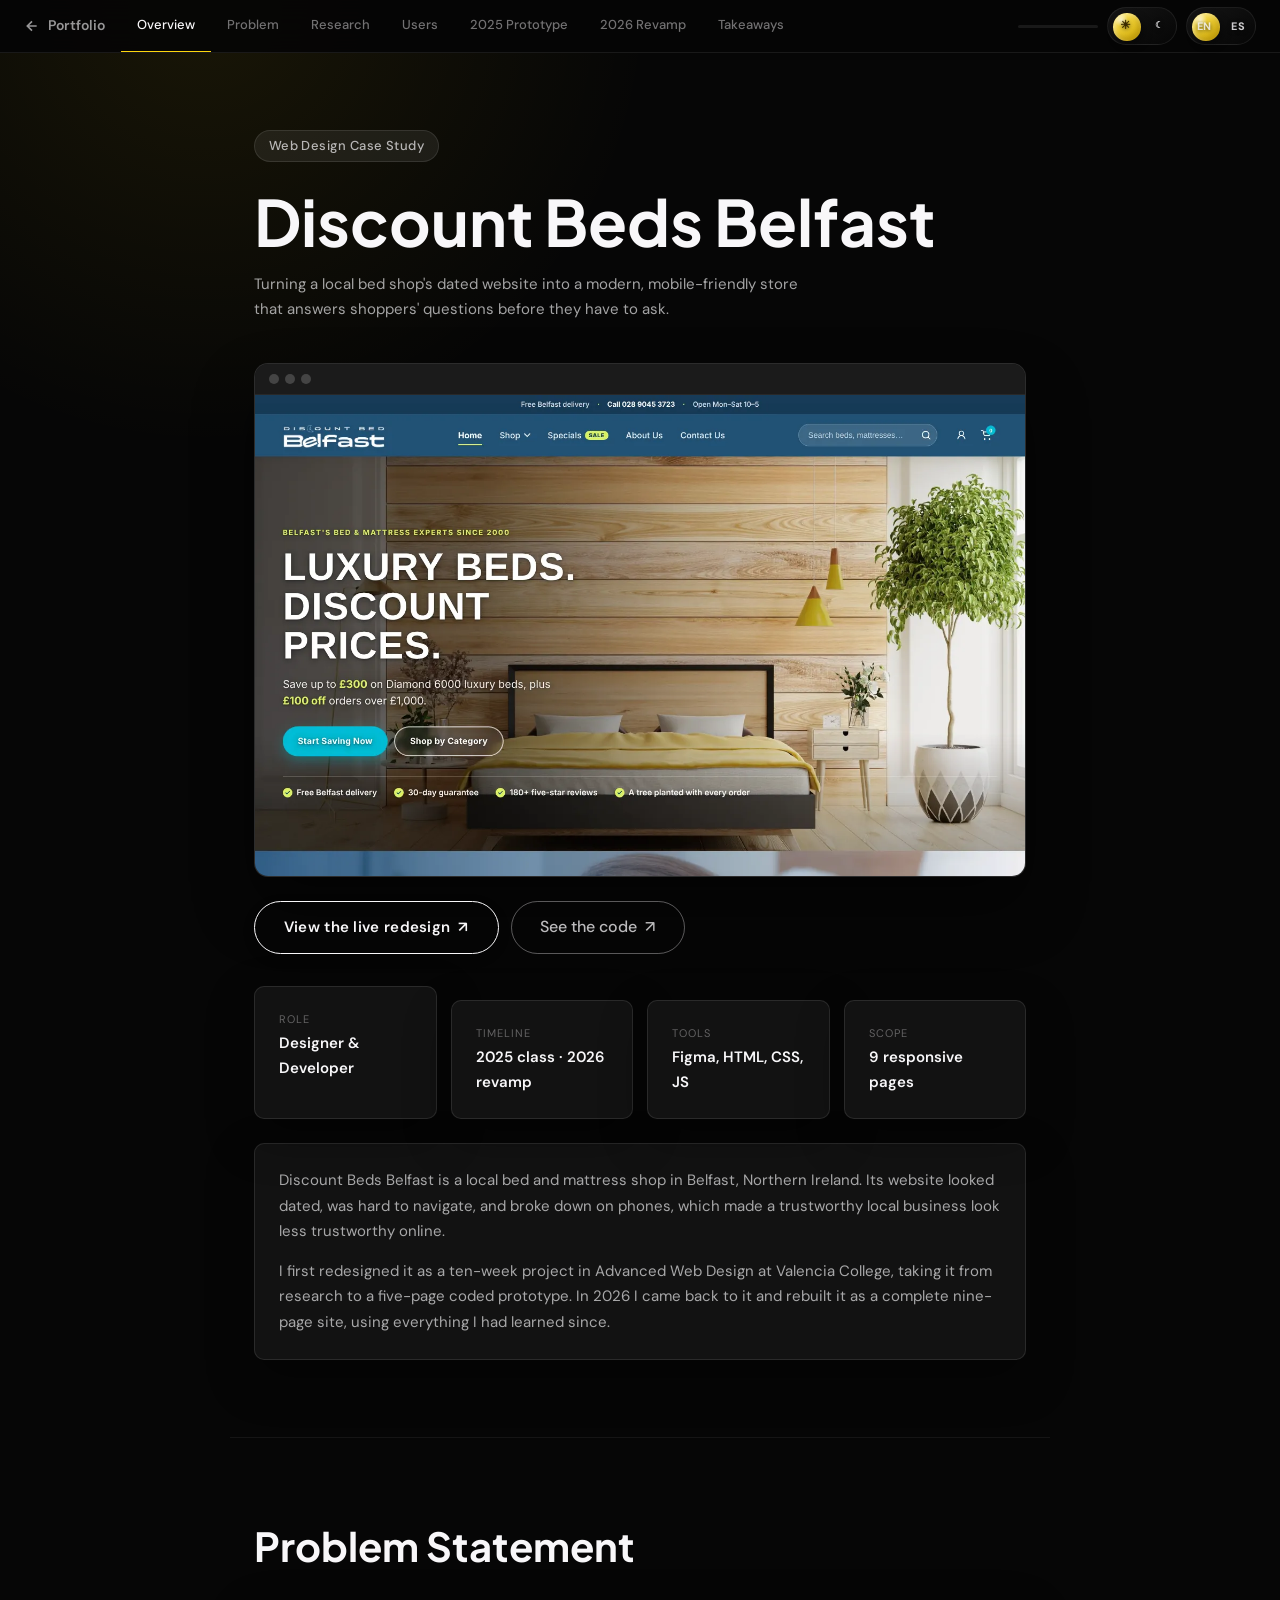
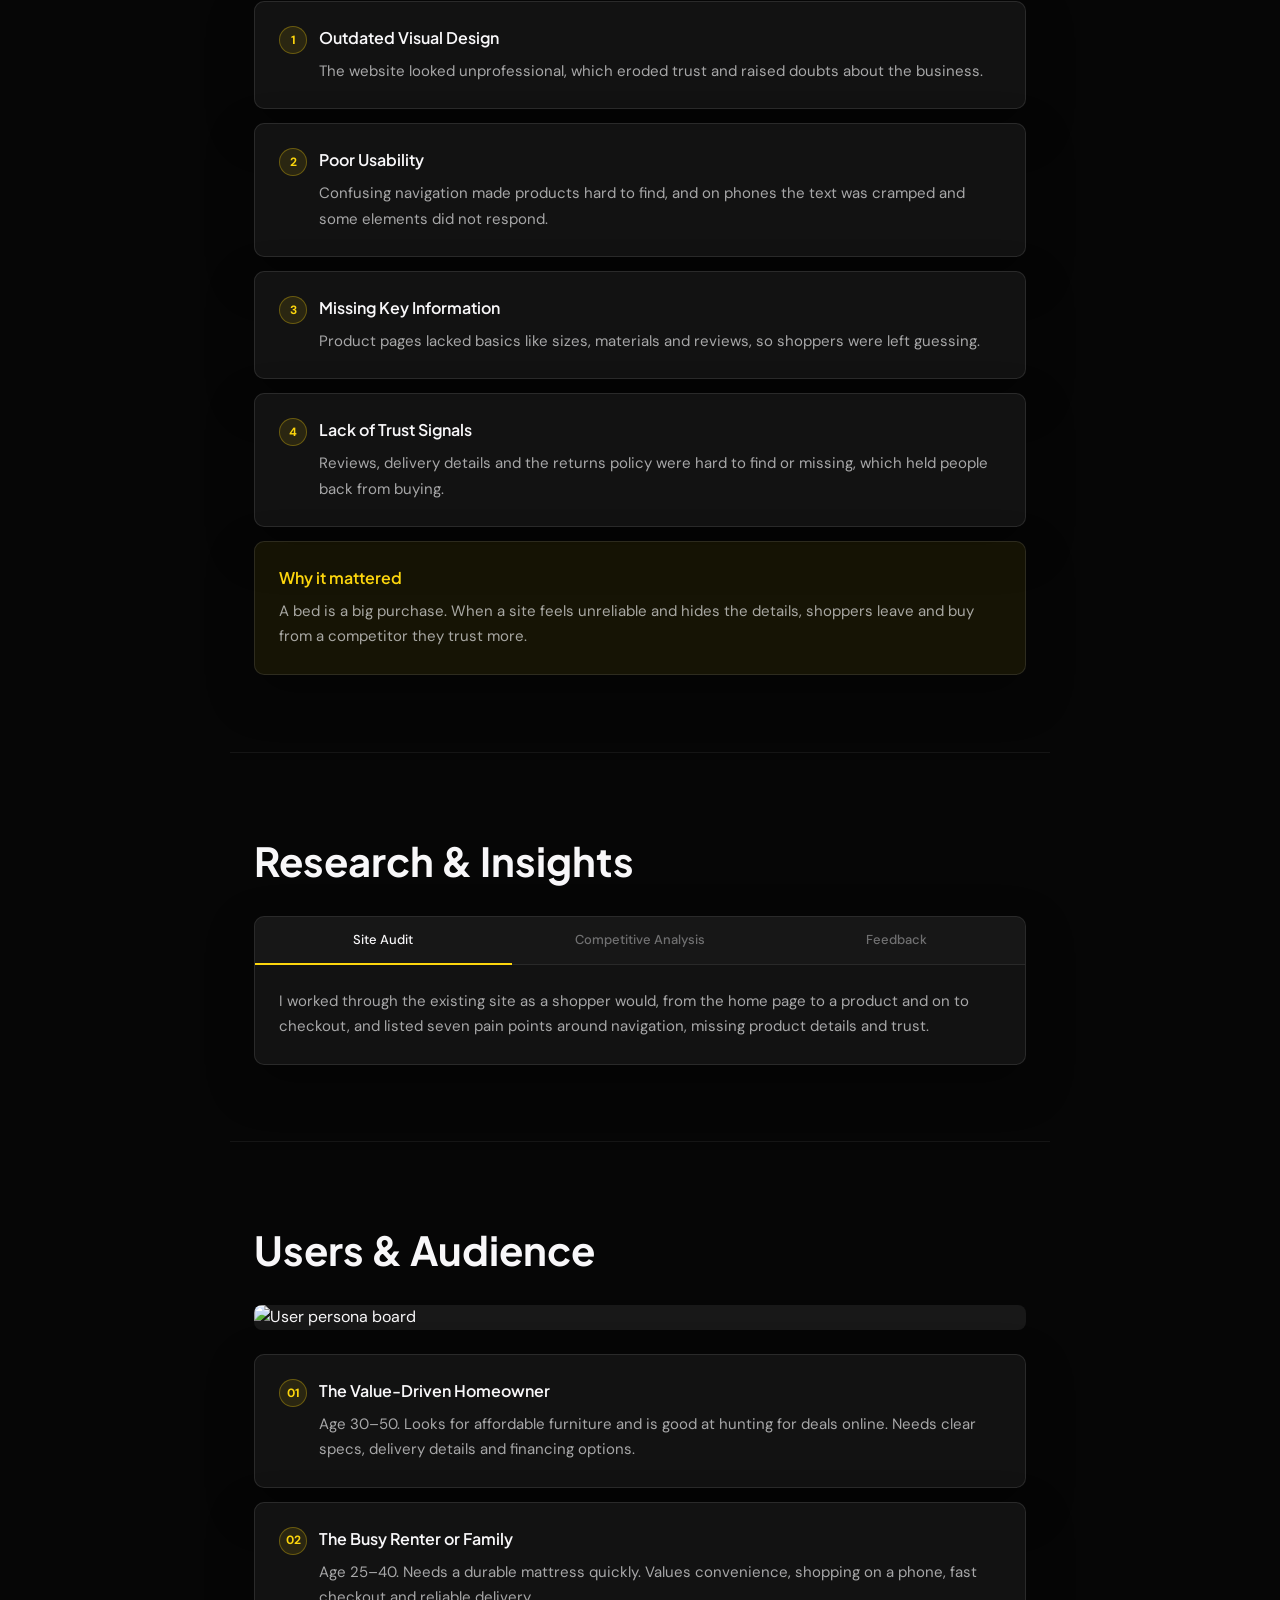
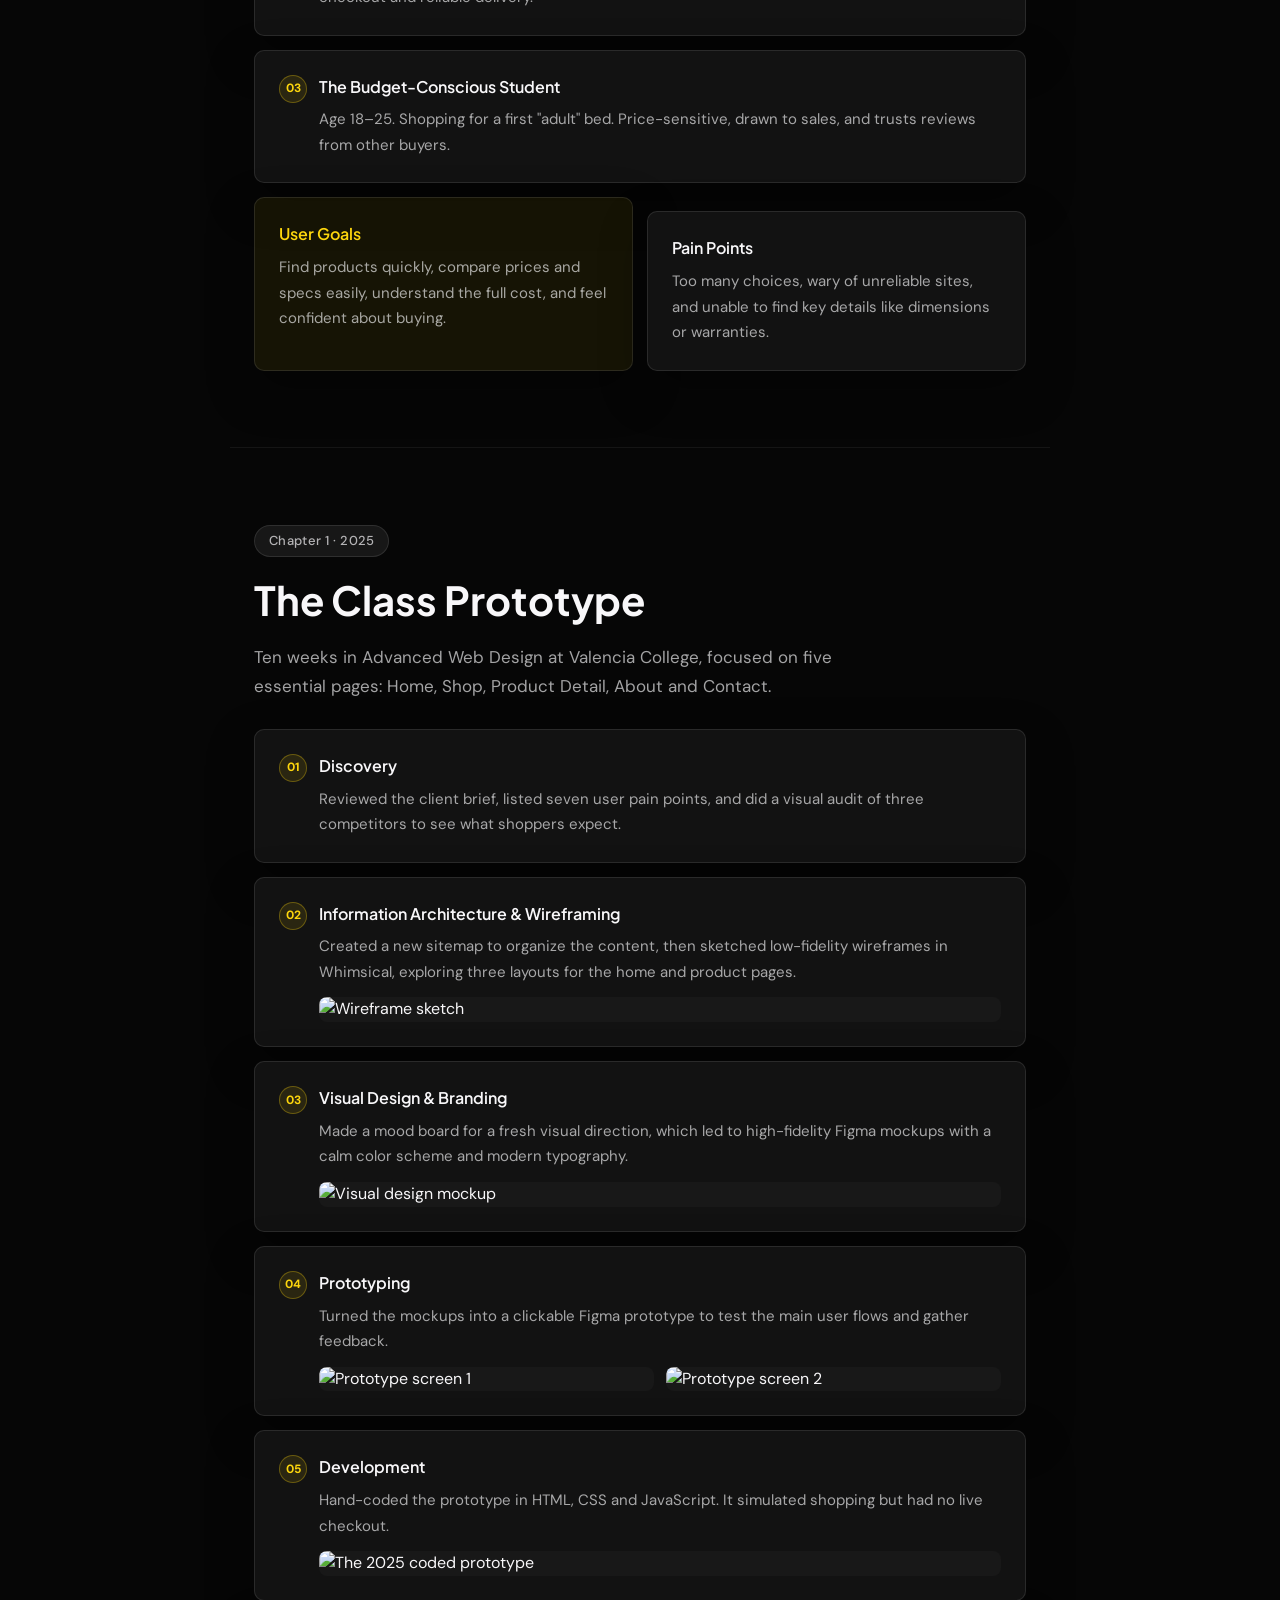
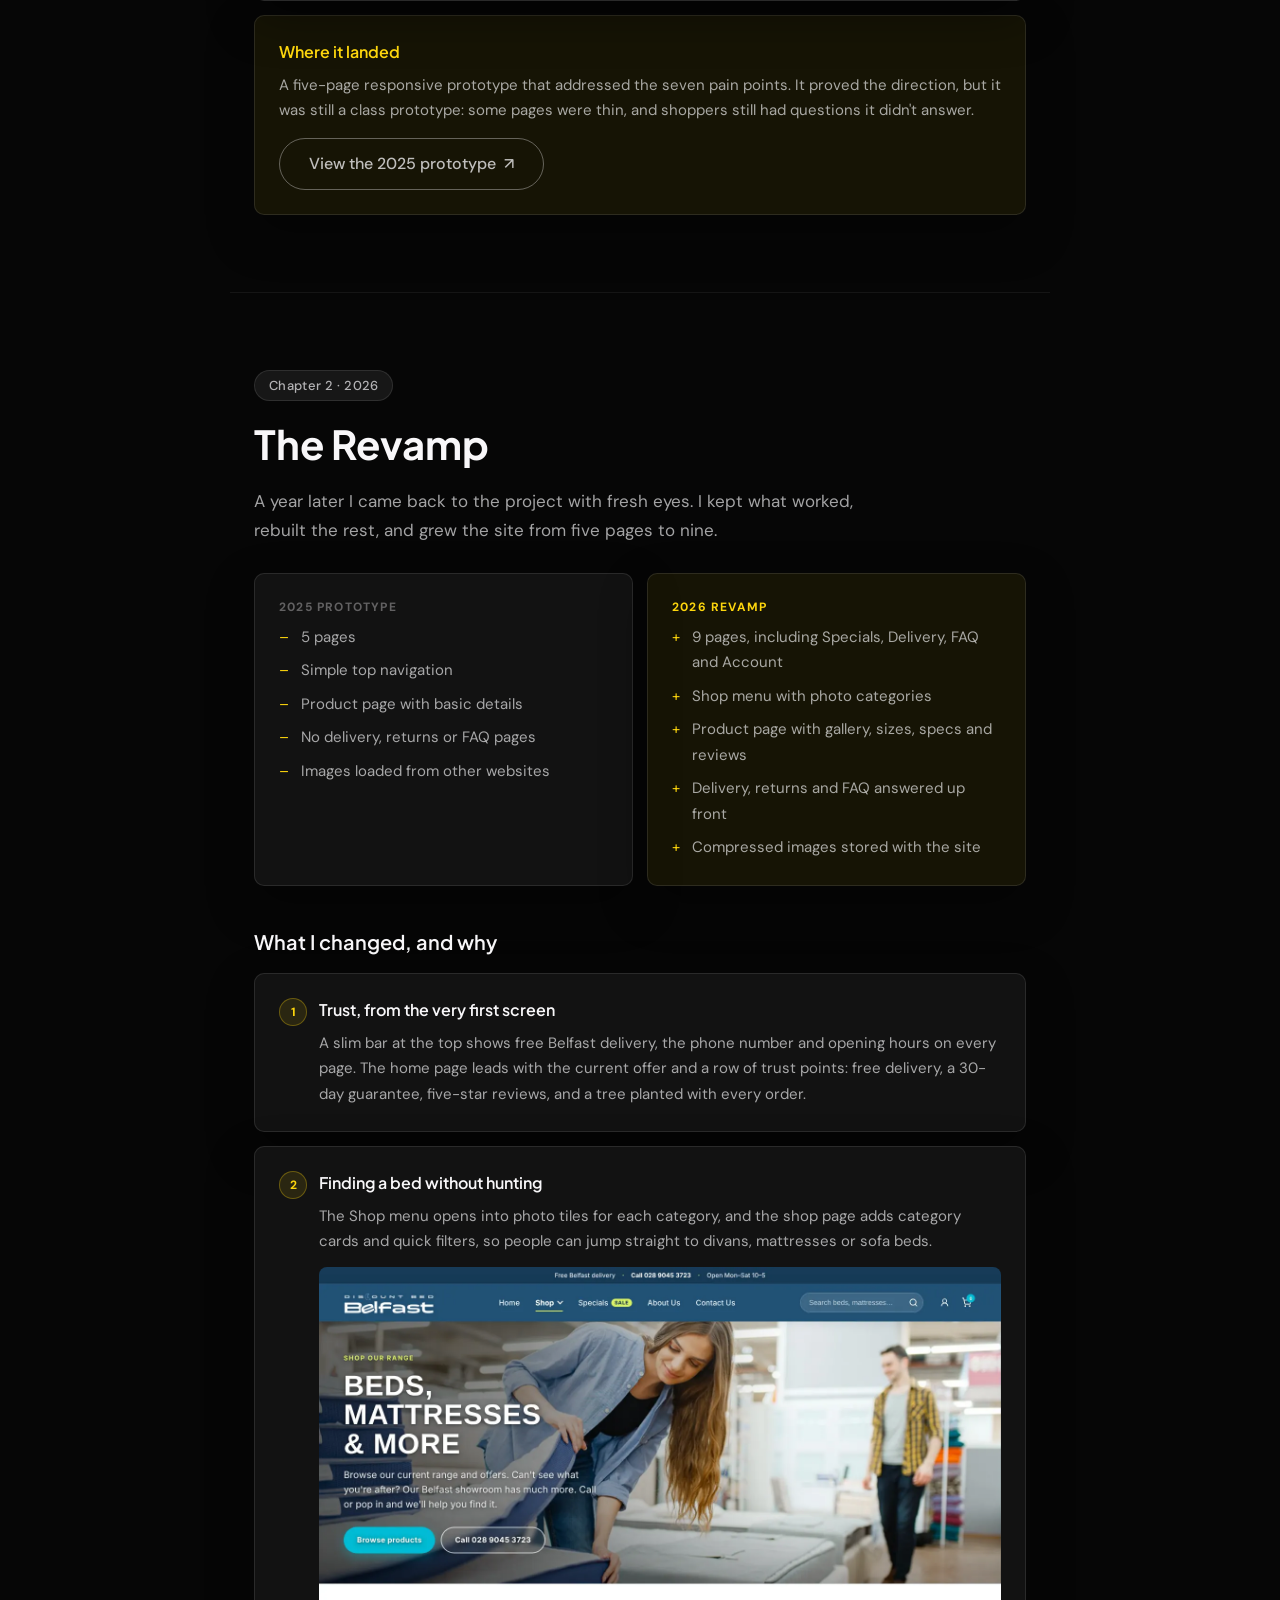
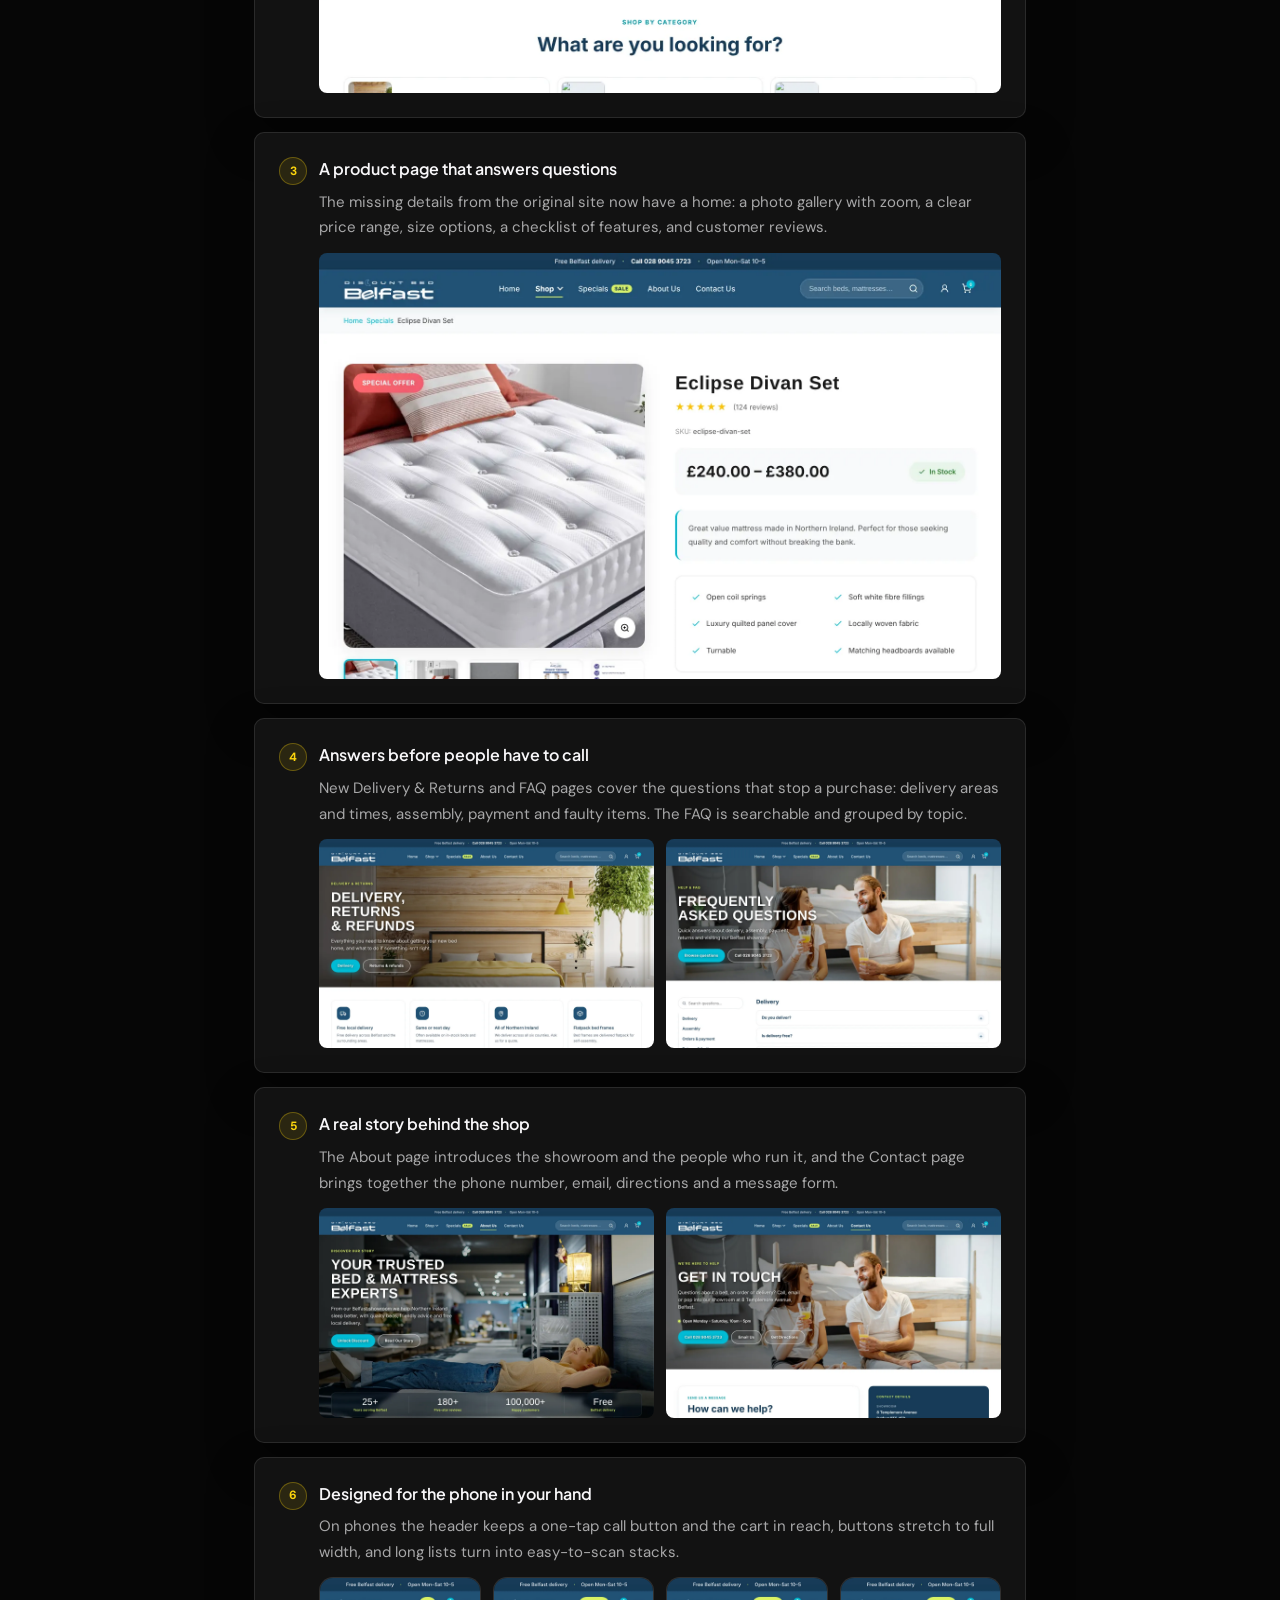
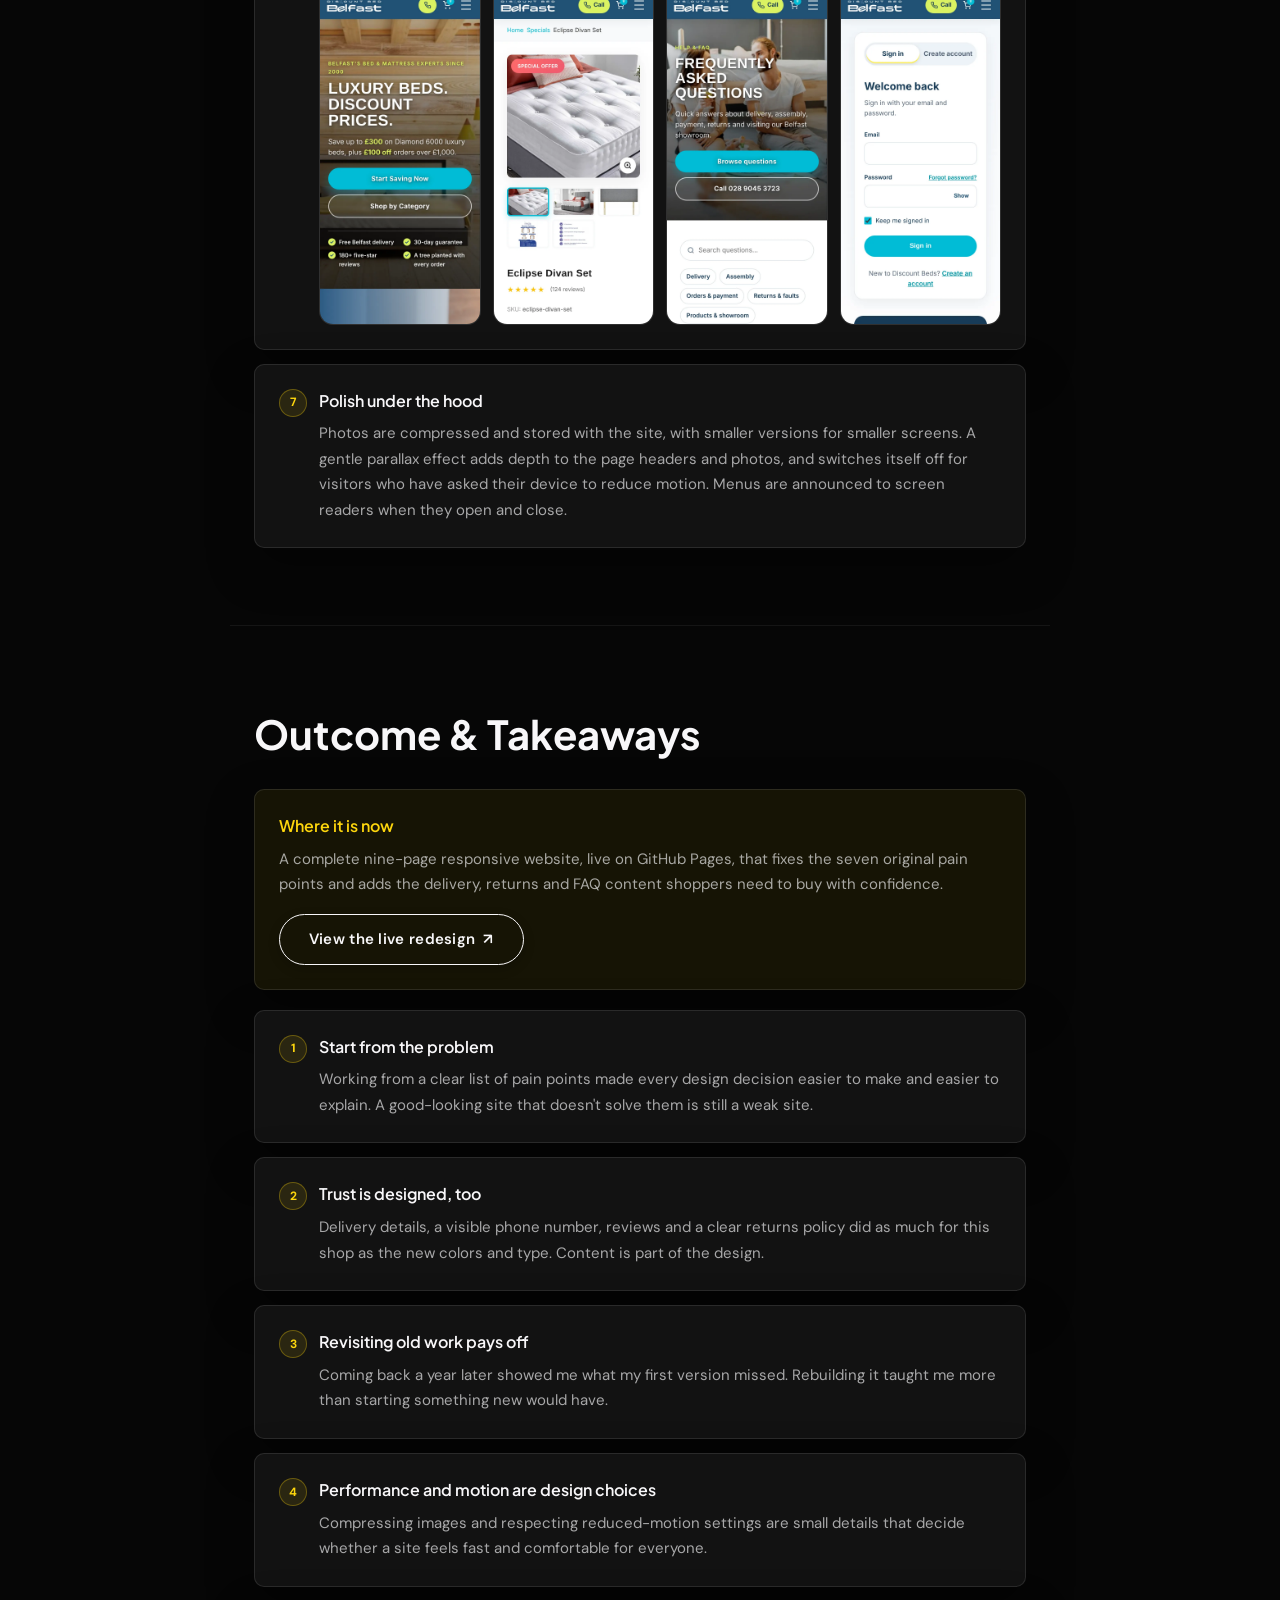
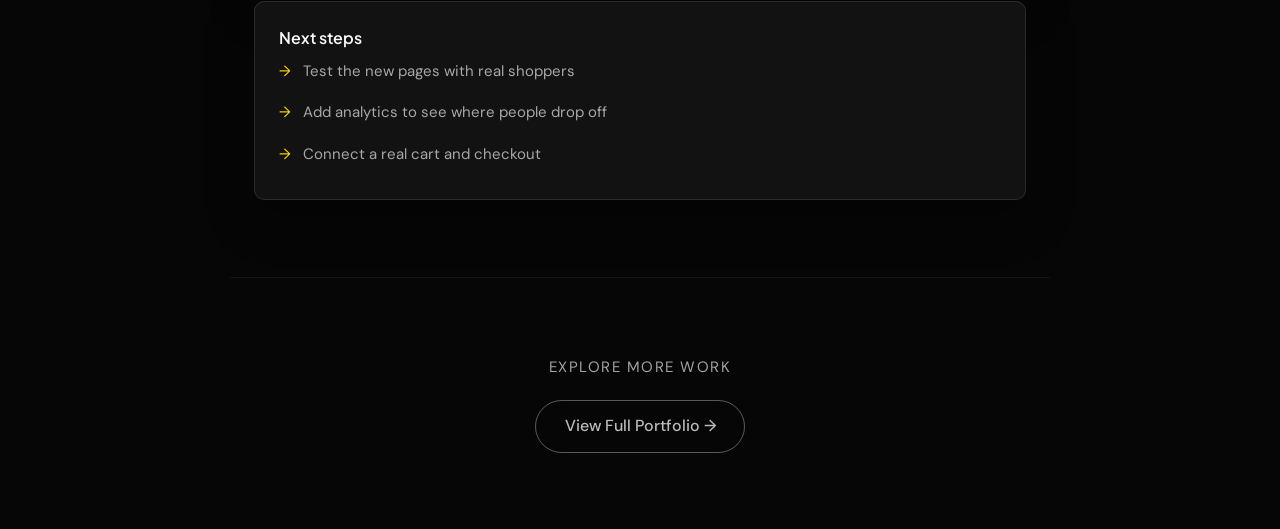
==== discount-beds-belfast/index.html @ 4a981d8b "Give the Discount Beds Belfast case study its own page and add the 2026 revamp - New page at /discou" ====
<!DOCTYPE html>
<html lang="en">
<head>
  <meta charset="UTF-8">
  <meta name="viewport" content="width=device-width, initial-scale=1.0">
  <title>Discount Beds Belfast – E-commerce Redesign Case Study | Fredy J Yanes</title>
  <meta name="description" content="How Fredy J Yanes redesigned the Discount Beds Belfast website: research, personas and a class prototype in 2025, then a full nine-page responsive rebuild in 2026.">
  <meta name="author" content="Fredy J Yanes">
  <meta name="theme-color" content="#080808">
  <link rel="canonical" href="https://fredyyanes.com/discount-beds-belfast/">

  <link rel="icon" href="/favicon.ico" sizes="any">
  <link rel="icon" type="image/png" sizes="32x32" href="/favicon-32x32.png">
  <link rel="apple-touch-icon" href="/apple-touch-icon.png">

  <meta property="og:type" content="article">
  <meta property="og:site_name" content="Fredy J Yanes">
  <meta property="og:url" content="https://fredyyanes.com/discount-beds-belfast/">
  <meta property="og:title" content="Discount Beds Belfast – E-commerce Redesign">
  <meta property="og:description" content="A local bed shop's website, redesigned from research to a nine-page responsive site.">
  <meta property="og:image" content="https://fredyyanes.com/discount-beds-belfast/images/og-discount-beds.jpg">
  <meta property="og:image:width" content="1200">
  <meta property="og:image:height" content="630">
  <meta property="og:image:alt" content="Home page of the redesigned Discount Beds Belfast website">
  <meta name="twitter:card" content="summary_large_image">
  <meta name="twitter:title" content="Discount Beds Belfast – E-commerce Redesign">
  <meta name="twitter:description" content="A local bed shop's website, redesigned from research to a nine-page responsive site.">
  <meta name="twitter:image" content="https://fredyyanes.com/discount-beds-belfast/images/og-discount-beds.jpg">

  <link rel="preconnect" href="https://fonts.googleapis.com">
  <link rel="preconnect" href="https://fonts.gstatic.com" crossorigin>
  <link href="https://fonts.googleapis.com/css2?family=DM+Sans:ital,opsz,wght@0,9..40,100..1000;1,9..40,100..1000&family=Plus+Jakarta+Sans:wght@400;500;600;700&display=swap" rel="stylesheet">
  <link rel="stylesheet" href="/style.css">
</head>
<body class="cs-page">

  <a class="cs-skip" href="#detail-overview">Skip to content</a>

  <header id="detail-nav" class="detail-nav cs-nav">
    <div class="detail-nav-inner">
      <a href="/#projects" class="detail-back">
        <svg width="16" height="16" viewBox="0 0 24 24" fill="none" stroke="currentColor" stroke-width="2.5" aria-hidden="true"><path d="M19 12H5M12 5l-7 7 7 7"/></svg>
        <span>Portfolio</span>
      </a>
      <nav class="detail-nav-links" aria-label="Case study sections">
        <a class="detail-nav-btn active" href="#detail-overview" data-detail-section="overview">Overview</a>
        <a class="detail-nav-btn" href="#detail-problem" data-detail-section="problem">Problem</a>
        <a class="detail-nav-btn" href="#detail-research" data-detail-section="research">Research</a>
        <a class="detail-nav-btn" href="#detail-users" data-detail-section="users">Users</a>
        <a class="detail-nav-btn" href="#detail-process" data-detail-section="process">2025 Prototype</a>
        <a class="detail-nav-btn" href="#detail-revamp" data-detail-section="revamp">2026 Revamp</a>
        <a class="detail-nav-btn" href="#detail-outcome" data-detail-section="outcome">Takeaways</a>
      </nav>
      <div class="detail-nav-right">
        <div class="detail-progress-wrap" aria-hidden="true">
          <div class="detail-progress-bar" id="detail-progress-bar"></div>
        </div>
        <button id="theme-toggle" class="theme-toggle cs-toggle" type="button" aria-label="Switch to light mode" aria-pressed="false">
          <span class="theme-icon theme-icon-sun" aria-hidden="true">☀</span>
          <span class="theme-icon theme-icon-moon" aria-hidden="true">☾</span>
        </button>
        <button id="language-toggle" class="language-toggle cs-toggle" type="button" aria-label="Cambiar a español" aria-pressed="false">
          <span class="lang-option lang-en">EN</span>
          <span class="lang-option lang-es">ES</span>
        </button>
        <button id="detail-mobile-menu-btn" class="detail-hamburger" type="button" aria-label="Toggle menu" aria-expanded="false" aria-controls="detail-mobile-menu">
          <span></span><span></span><span></span>
        </button>
      </div>
    </div>
    <nav id="detail-mobile-menu" class="detail-mobile-menu hidden" aria-label="Case study sections">
      <a href="#detail-overview" data-detail-section="overview" class="detail-mobile-link">Overview</a>
      <a href="#detail-problem" data-detail-section="problem" class="detail-mobile-link">Problem</a>
      <a href="#detail-research" data-detail-section="research" class="detail-mobile-link">Research</a>
      <a href="#detail-users" data-detail-section="users" class="detail-mobile-link">Users &amp; Audience</a>
      <a href="#detail-process" data-detail-section="process" class="detail-mobile-link">2025 Prototype</a>
      <a href="#detail-revamp" data-detail-section="revamp" class="detail-mobile-link">2026 Revamp</a>
      <a href="#detail-outcome" data-detail-section="outcome" class="detail-mobile-link">Takeaways</a>
    </nav>
  </header>

  <main id="detail-main" class="detail-main">

    <!-- ===== OVERVIEW ===== -->
    <section id="detail-overview">
      <div class="badge detail-spacer-sm">Web Design Case Study</div>
      <h1>Discount Beds Belfast</h1>
      <p class="detail-hero-copy">Turning a local bed shop's dated website into a modern, mobile-friendly store that answers shoppers' questions before they have to ask.</p>

      <figure class="cs-browser">
        <div class="cs-browser-bar" aria-hidden="true"><span></span><span></span><span></span></div>
        <img src="images/desktop-index.webp" width="1440" height="900" alt="Home page of the redesigned Discount Beds Belfast website, with a large bedroom photo, the headline Luxury Beds. Discount Prices. and a row of trust points" class="lightbox-trigger">
      </figure>

      <div class="cs-actions">
        <a href="https://fredyyanes-hash.github.io/Discount-Bed-Belfast/" target="_blank" rel="noopener" class="btn-primary">View the live redesign <span aria-hidden="true">↗</span></a>
        <a href="https://github.com/fredyyanes-hash/Discount-Bed-Belfast" target="_blank" rel="noopener" class="btn-secondary">See the code <span aria-hidden="true">↗</span></a>
      </div>

      <div class="d-grid-4 detail-spacer-lg">
        <div class="meta-item d-card"><span class="label">Role</span><strong>Designer &amp; Developer</strong></div>
        <div class="meta-item d-card"><span class="label">Timeline</span><strong>2025 class · 2026 revamp</strong></div>
        <div class="meta-item d-card"><span class="label">Tools</span><strong>Figma, HTML, CSS, JS</strong></div>
        <div class="meta-item d-card"><span class="label">Scope</span><strong>9 responsive pages</strong></div>
      </div>

      <div class="d-card detail-spacer-md">
        <p>Discount Beds Belfast is a local bed and mattress shop in Belfast, Northern Ireland. Its website looked dated, was hard to navigate, and broke down on phones, which made a trustworthy local business look less trustworthy online.</p>
        <p class="detail-spacer-sm">I first redesigned it as a ten-week project in Advanced Web Design at Valencia College, taking it from research to a five-page coded prototype. In 2026 I came back to it and rebuilt it as a complete nine-page site, using everything I had learned since.</p>
      </div>
    </section>

    <!-- ===== PROBLEM ===== -->
    <section id="detail-problem">
      <h2>Problem Statement</h2>
      <div class="d-stack">
        <div class="d-card"><div class="detail-row"><span class="step-num">1</span><div><h3>Outdated Visual Design</h3><p>The website looked unprofessional, which eroded trust and raised doubts about the business.</p></div></div></div>
        <div class="d-card"><div class="detail-row"><span class="step-num">2</span><div><h3>Poor Usability</h3><p>Confusing navigation made products hard to find, and on phones the text was cramped and some elements did not respond.</p></div></div></div>
        <div class="d-card"><div class="detail-row"><span class="step-num">3</span><div><h3>Missing Key Information</h3><p>Product pages lacked basics like sizes, materials and reviews, so shoppers were left guessing.</p></div></div></div>
        <div class="d-card"><div class="detail-row"><span class="step-num">4</span><div><h3>Lack of Trust Signals</h3><p>Reviews, delivery details and the returns policy were hard to find or missing, which held people back from buying.</p></div></div></div>
        <div class="d-card d-card-highlight">
          <h3 class="accent-heading">Why it mattered</h3>
          <p>A bed is a big purchase. When a site feels unreliable and hides the details, shoppers leave and buy from a competitor they trust more.</p>
        </div>
      </div>
    </section>

    <!-- ===== RESEARCH ===== -->
    <section id="detail-research">
      <h2>Research &amp; Insights</h2>
      <div class="d-card detail-card-flush">
        <div class="tab-bar" role="tablist">
          <button class="tab-btn active" type="button" role="tab" aria-selected="true" aria-controls="tab1" data-tab="tab1">Site Audit</button>
          <button class="tab-btn" type="button" role="tab" aria-selected="false" aria-controls="tab2" data-tab="tab2">Competitive Analysis</button>
          <button class="tab-btn" type="button" role="tab" aria-selected="false" aria-controls="tab3" data-tab="tab3">Feedback</button>
        </div>
        <div id="tab1" class="tab-panel" role="tabpanel"><p>I worked through the existing site as a shopper would, from the home page to a product and on to checkout, and listed seven pain points around navigation, missing product details and trust.</p></div>
        <div id="tab2" class="tab-panel hidden" role="tabpanel"><p>I studied larger furniture retailers such as IKEA and Wayfair to see how they handle categories, filters, product details and delivery information, and where a small local shop could compete.</p></div>
        <div id="tab3" class="tab-panel hidden" role="tabpanel"><p>Classmates and my instructor reviewed the wireframes and prototype during critiques. Their comments shaped the navigation structure and the layout of the product pages.</p></div>
      </div>
    </section>

    <!-- ===== USERS ===== -->
    <section id="detail-users">
      <h2>Users &amp; Audience</h2>
      <img src="https://i.pinimg.com/736x/51/1e/bf/511ebff7e25e2b6edcbfa01b2badc2ca.jpg" alt="User persona board" class="lightbox-trigger detail-image detail-image-lg" loading="lazy">
      <div class="d-stack">
        <div class="d-card"><div class="detail-row"><span class="step-num">01</span><div><h3>The Value-Driven Homeowner</h3><p>Age 30–50. Looks for affordable furniture and is good at hunting for deals online. Needs clear specs, delivery details and financing options.</p></div></div></div>
        <div class="d-card"><div class="detail-row"><span class="step-num">02</span><div><h3>The Busy Renter or Family</h3><p>Age 25–40. Needs a durable mattress quickly. Values convenience, shopping on a phone, fast checkout and reliable delivery.</p></div></div></div>
        <div class="d-card"><div class="detail-row"><span class="step-num">03</span><div><h3>The Budget-Conscious Student</h3><p>Age 18–25. Shopping for a first "adult" bed. Price-sensitive, drawn to sales, and trusts reviews from other buyers.</p></div></div></div>
      </div>
      <div class="d-grid-2 detail-spacer-sm">
        <div class="d-card d-card-highlight">
          <h3 class="accent-heading">User Goals</h3>
          <p>Find products quickly, compare prices and specs easily, understand the full cost, and feel confident about buying.</p>
        </div>
        <div class="d-card">
          <h3>Pain Points</h3>
          <p>Too many choices, wary of unreliable sites, and unable to find key details like dimensions or warranties.</p>
        </div>
      </div>
    </section>

    <!-- ===== 2025 PROCESS ===== -->
    <section id="detail-process">
      <div class="badge detail-spacer-sm">Chapter 1 · 2025</div>
      <h2>The Class Prototype</h2>
      <p class="cs-lead">Ten weeks in Advanced Web Design at Valencia College, focused on five essential pages: Home, Shop, Product Detail, About and Contact.</p>
      <div class="d-stack">
        <div class="d-card"><div class="detail-row"><span class="step-num">01</span><div><h3>Discovery</h3><p>Reviewed the client brief, listed seven user pain points, and did a visual audit of three competitors to see what shoppers expect.</p></div></div></div>
        <div class="d-card"><div class="detail-row"><span class="step-num">02</span><div>
          <h3>Information Architecture &amp; Wireframing</h3>
          <p>Created a new sitemap to organize the content, then sketched low-fidelity wireframes in Whimsical, exploring three layouts for the home and product pages.</p>
          <img src="https://i.pinimg.com/736x/34/16/67/34166772b50f8c2245ceed60b5da7f94.jpg" alt="Wireframe sketch" class="lightbox-trigger detail-image" loading="lazy">
        </div></div></div>
        <div class="d-card"><div class="detail-row"><span class="step-num">03</span><div>
          <h3>Visual Design &amp; Branding</h3>
          <p>Made a mood board for a fresh visual direction, which led to high-fidelity Figma mockups with a calm color scheme and modern typography.</p>
          <img src="https://i.pinimg.com/736x/9d/b1/10/9db11092163b5cdf0224dbdc8e396cc5.jpg" alt="Visual design mockup" class="lightbox-trigger detail-image" loading="lazy">
        </div></div></div>
        <div class="d-card"><div class="detail-row"><span class="step-num">04</span><div>
          <h3>Prototyping</h3>
          <p>Turned the mockups into a clickable Figma prototype to test the main user flows and gather feedback.</p>
          <div class="detail-image-grid">
            <img src="https://i.pinimg.com/474x/1d/bf/7b/1dbf7b8fe915975c0d530ae60ba0a26d.jpg" alt="Prototype screen 1" class="lightbox-trigger detail-image" loading="lazy">
            <img src="https://i.pinimg.com/1200x/f6/c7/32/f6c732955479de00de8da776da15a965.jpg" alt="Prototype screen 2" class="lightbox-trigger detail-image" loading="lazy">
          </div>
        </div></div></div>
        <div class="d-card"><div class="detail-row"><span class="step-num">05</span><div>
          <h3>Development</h3>
          <p>Hand-coded the prototype in HTML, CSS and JavaScript. It simulated shopping but had no live checkout.</p>
          <img src="https://i.pinimg.com/736x/39/8c/7f/398c7ffafd87cc3fce4d93a5570d7635.jpg" alt="The 2025 coded prototype" class="lightbox-trigger detail-image" loading="lazy">
        </div></div></div>
      </div>
      <div class="d-card d-card-highlight detail-spacer-sm">
        <h3 class="accent-heading">Where it landed</h3>
        <p>A five-page responsive prototype that addressed the seven pain points. It proved the direction, but it was still a class prototype: some pages were thin, and shoppers still had questions it didn't answer.</p>
        <a href="https://valenciawebstudio.com/janelle2143/students/martinez-yanes/p1-final/index.html" target="_blank" rel="noopener" class="btn-secondary detail-spacer-sm">View the 2025 prototype <span aria-hidden="true">↗</span></a>
      </div>
    </section>

    <!-- ===== 2026 REVAMP ===== -->
    <section id="detail-revamp">
      <div class="badge detail-spacer-sm">Chapter 2 · 2026</div>
      <h2>The Revamp</h2>
      <p class="cs-lead">A year later I came back to the project with fresh eyes. I kept what worked, rebuilt the rest, and grew the site from five pages to nine.</p>

      <div class="d-grid-2 cs-compare">
        <div class="d-card">
          <span class="cs-compare-label">2025 prototype</span>
          <ul class="detail-list">
            <li><span>–</span>5 pages</li>
            <li><span>–</span>Simple top navigation</li>
            <li><span>–</span>Product page with basic details</li>
            <li><span>–</span>No delivery, returns or FAQ pages</li>
            <li><span>–</span>Images loaded from other websites</li>
          </ul>
        </div>
        <div class="d-card d-card-highlight">
          <span class="cs-compare-label accent-heading">2026 revamp</span>
          <ul class="detail-list">
            <li><span>+</span>9 pages, including Specials, Delivery, FAQ and Account</li>
            <li><span>+</span>Shop menu with photo categories</li>
            <li><span>+</span>Product page with gallery, sizes, specs and reviews</li>
            <li><span>+</span>Delivery, returns and FAQ answered up front</li>
            <li><span>+</span>Compressed images stored with the site</li>
          </ul>
        </div>
      </div>

      <h3 class="cs-subhead">What I changed, and why</h3>
      <div class="d-stack">
        <div class="d-card"><div class="detail-row"><span class="step-num">1</span><div>
          <h3>Trust, from the very first screen</h3>
          <p>A slim bar at the top shows free Belfast delivery, the phone number and opening hours on every page. The home page leads with the current offer and a row of trust points: free delivery, a 30-day guarantee, five-star reviews, and a tree planted with every order.</p>
        </div></div></div>
        <div class="d-card"><div class="detail-row"><span class="step-num">2</span><div>
          <h3>Finding a bed without hunting</h3>
          <p>The Shop menu opens into photo tiles for each category, and the shop page adds category cards and quick filters, so people can jump straight to divans, mattresses or sofa beds.</p>
          <img src="images/desktop-shop.webp" width="1440" height="900" alt="Shop page with the headline Beds, Mattresses and More and a Shop by Category section" class="lightbox-trigger detail-image" loading="lazy">
        </div></div></div>
        <div class="d-card"><div class="detail-row"><span class="step-num">3</span><div>
          <h3>A product page that answers questions</h3>
          <p>The missing details from the original site now have a home: a photo gallery with zoom, a clear price range, size options, a checklist of features, and customer reviews.</p>
          <img src="images/desktop-product.webp" width="1440" height="900" alt="Product page for the Eclipse Divan Set with a large photo, star rating, price range and feature checklist" class="lightbox-trigger detail-image" loading="lazy">
        </div></div></div>
        <div class="d-card"><div class="detail-row"><span class="step-num">4</span><div>
          <h3>Answers before people have to call</h3>
          <p>New Delivery &amp; Returns and FAQ pages cover the questions that stop a purchase: delivery areas and times, assembly, payment and faulty items. The FAQ is searchable and grouped by topic.</p>
          <div class="detail-image-grid">
            <img src="images/desktop-delivery.webp" width="1440" height="900" alt="Delivery, Returns and Refunds page with cards for free local delivery, same or next day delivery and flatpack frames" class="lightbox-trigger detail-image" loading="lazy">
            <img src="images/desktop-faq.webp" width="1440" height="900" alt="FAQ page with a search box and questions grouped by topic" class="lightbox-trigger detail-image" loading="lazy">
          </div>
        </div></div></div>
        <div class="d-card"><div class="detail-row"><span class="step-num">5</span><div>
          <h3>A real story behind the shop</h3>
          <p>The About page introduces the showroom and the people who run it, and the Contact page brings together the phone number, email, directions and a message form.</p>
          <div class="detail-image-grid">
            <img src="images/desktop-about.webp" width="1440" height="900" alt="About page with the headline Your Trusted Bed and Mattress Experts over a showroom photo" class="lightbox-trigger detail-image" loading="lazy">
            <img src="images/desktop-contact.webp" width="1440" height="900" alt="Contact page with the headline Get in Touch and buttons to call, email or get directions" class="lightbox-trigger detail-image" loading="lazy">
          </div>
        </div></div></div>
        <div class="d-card"><div class="detail-row"><span class="step-num">6</span><div>
          <h3>Designed for the phone in your hand</h3>
          <p>On phones the header keeps a one-tap call button and the cart in reach, buttons stretch to full width, and long lists turn into easy-to-scan stacks.</p>
          <div class="cs-phones">
            <img src="images/mobile-index.webp" width="780" height="1688" alt="Home page on a phone" class="lightbox-trigger" loading="lazy">
            <img src="images/mobile-product.webp" width="780" height="1688" alt="Product page on a phone" class="lightbox-trigger" loading="lazy">
            <img src="images/mobile-faq.webp" width="780" height="1688" alt="FAQ page on a phone" class="lightbox-trigger" loading="lazy">
            <img src="images/mobile-account.webp" width="780" height="1688" alt="Sign in page on a phone" class="lightbox-trigger" loading="lazy">
          </div>
        </div></div></div>
        <div class="d-card"><div class="detail-row"><span class="step-num">7</span><div>
          <h3>Polish under the hood</h3>
          <p>Photos are compressed and stored with the site, with smaller versions for smaller screens. A gentle parallax effect adds depth to the page headers and photos, and switches itself off for visitors who have asked their device to reduce motion. Menus are announced to screen readers when they open and close.</p>
        </div></div></div>
      </div>
    </section>

    <!-- ===== OUTCOME ===== -->
    <section id="detail-outcome">
      <h2>Outcome &amp; Takeaways</h2>
      <div class="d-card d-card-highlight detail-spacer-sm">
        <h3 class="accent-heading">Where it is now</h3>
        <p>A complete nine-page responsive website, live on GitHub Pages, that fixes the seven original pain points and adds the delivery, returns and FAQ content shoppers need to buy with confidence.</p>
        <div class="cs-actions">
          <a href="https://fredyyanes-hash.github.io/Discount-Bed-Belfast/" target="_blank" rel="noopener" class="btn-primary">View the live redesign <span aria-hidden="true">↗</span></a>
        </div>
      </div>
      <div class="d-stack">
        <div class="d-card"><div class="detail-row"><span class="step-num">1</span><div><h3>Start from the problem</h3><p>Working from a clear list of pain points made every design decision easier to make and easier to explain. A good-looking site that doesn't solve them is still a weak site.</p></div></div></div>
        <div class="d-card"><div class="detail-row"><span class="step-num">2</span><div><h3>Trust is designed, too</h3><p>Delivery details, a visible phone number, reviews and a clear returns policy did as much for this shop as the new colors and type. Content is part of the design.</p></div></div></div>
        <div class="d-card"><div class="detail-row"><span class="step-num">3</span><div><h3>Revisiting old work pays off</h3><p>Coming back a year later showed me what my first version missed. Rebuilding it taught me more than starting something new would have.</p></div></div></div>
        <div class="d-card"><div class="detail-row"><span class="step-num">4</span><div><h3>Performance and motion are design choices</h3><p>Compressing images and respecting reduced-motion settings are small details that decide whether a site feels fast and comfortable for everyone.</p></div></div></div>
        <div class="d-card">
          <h3>Next steps</h3>
          <ul class="detail-list">
            <li><span>→</span>Test the new pages with real shoppers</li>
            <li><span>→</span>Add analytics to see where people drop off</li>
            <li><span>→</span>Connect a real cart and checkout</li>
          </ul>
        </div>
      </div>
    </section>

    <section class="detail-center">
      <p class="detail-eyebrow">Explore more work</p>
      <a href="/#more-projects" class="btn-secondary">View Full Portfolio →</a>
    </section>
  </main>

  <button id="scroll-top-btn" class="scroll-top-btn" type="button" aria-label="Scroll to top">↑</button>

  <div id="lightbox" class="lightbox hidden" role="dialog" aria-modal="true" aria-label="Image viewer">
    <button id="lightbox-close" class="lightbox-close" type="button" aria-label="Close image">✕</button>
    <img id="lightbox-img" src="" alt="">
    <p class="lightbox-hint">Click outside or press ESC to close</p>
  </div>

  <script src="case-study.js"></script>
</body>
</html>
---- style.css ----
/* ============================================================
   RESET & BASE
   ============================================================ */
*, *::before, *::after { box-sizing: border-box; margin: 0; padding: 0; }
html { scroll-behavior: smooth; }
body {
  --text: #f8f7f9;
  --muted: rgba(248,247,249,0.65);
  --muted-soft: rgba(248,247,249,0.55);
  --muted-faint: rgba(248,247,249,0.35);
  --accent: #FDD60D;
  font-family: 'DM Sans', sans-serif;
  background: #080808;
  color: #f8f7f9;
  line-height: 1.55;
  overflow-x: hidden;
  transition: background 0.3s ease, color 0.3s ease;
}
img { max-width: 100%; height: auto; display: block; }
button { cursor: pointer; font-family: inherit; background: none; border: none; color: inherit; }
a { color: inherit; text-decoration: none; }
.hidden { display: none !important; }
.container { max-width: 1060px; margin: 0 auto; padding: 0 24px; }

/* ============================================================
   TYPOGRAPHY
   ============================================================ */
.section-title {
  font-family: 'Plus Jakarta Sans', sans-serif;
  font-size: clamp(2.75rem, 8vw, 6.5rem);
  font-weight: 700;
  letter-spacing: -0.02em;
  line-height: 1;
  margin-bottom: 1.25rem;
}

/* ============================================================
   BUTTONS
   ============================================================ */
.btn-primary {
  display: inline-flex; align-items: center; gap: 0.5rem;
  border: 1.5px solid #f8f7f9; border-radius: 100px;
  padding: 0.8rem 1.8rem; font-size: 1rem; font-weight: 600;
  letter-spacing: 0.02em;
  transition: all 0.3s cubic-bezier(0.23, 1, 0.32, 1);
  box-shadow: 0 4px 12px rgba(0,0,0,0.2);
}
.btn-primary:hover {
  background: #FDD60D; color: #080808; border-color: #FDD60D;
  transform: translateY(-2px);
  box-shadow: 0 8px 24px rgba(253, 214, 13, 0.25);
}
.btn-secondary {
  display: inline-flex; align-items: center; gap: 0.5rem;
  border: 1.5px solid rgba(248,247,249,0.35); border-radius: 100px;
  padding: 0.8rem 1.8rem; font-size: 1rem; font-weight: 500;
  color: rgba(248,247,249,0.75);
  transition: all 0.3s cubic-bezier(0.23, 1, 0.32, 1);
}
.btn-secondary:hover {
  border-color: #f8f7f9; color: #f8f7f9;
  transform: translateY(-1px);
  box-shadow: 0 8px 24px rgba(255,255,255,0.08);
}

.glow {
  --glow-line-color: #fff;
  --glow-line-thickness: 2px;
  --glow-line-length: 20;
  --glow-blur-color: #fff;
  --glow-blur-size: 10px;
  --animation-speed: 1200ms;
  --container-offset: 100px;
  --glow-outset: 2px;
  --glow-outset-double: 4px;
  position: relative;
  overflow: visible;
}

.glow-container {
  pointer-events: none;
  position: absolute;
  inset: calc(var(--container-offset) / -2);
  width: calc(100% + var(--container-offset));
  height: calc(100% + var(--container-offset));
  opacity: 0;
  overflow: visible;
}

.glow-blur,
.glow-line {
  width: calc(100% - var(--container-offset) + var(--glow-outset-double));
  height: calc(100% - var(--container-offset) + var(--glow-outset-double));
  x: calc((var(--container-offset) / 2) - var(--glow-outset));
  y: calc((var(--container-offset) / 2) - var(--glow-outset));
  fill: transparent;
  stroke: black;
  stroke-width: 5px;
  stroke-dasharray: var(--glow-line-length) calc(50 - var(--glow-line-length));
}

.glow-blur {
  filter: blur(var(--glow-blur-size));
  stroke: var(--glow-blur-color);
  stroke-width: calc(var(--glow-blur-size) * 0.8);
}

.glow-line {
  stroke: var(--glow-line-color);
  stroke-width: var(--glow-line-thickness);
}

.glow:is(:hover, :focus) .glow-blur,
.glow:is(:hover, :focus) .glow-line,
.glow:focus-visible .glow-blur,
.glow:focus-visible .glow-line {
  stroke-dashoffset: -80px;
  transition: stroke-dashoffset var(--animation-speed) ease-in, stroke-dasharray var(--animation-speed) ease-in;
}

.glow:is(:hover, :focus) .glow-container,
.glow:focus-visible .glow-container {
  animation: glow-visibility var(--animation-speed) ease-in;
}

@keyframes glow-visibility {
  0%, 100% { opacity: 0; }
  25%, 75% { opacity: 1; }
}

/* ============================================================
   NAVIGATION (glassmorphism + shrink on scroll)
   ============================================================ */
#main-nav {
  position: sticky; top: 0; z-index: 1000;
  background: rgba(8,8,8,0.75);
  backdrop-filter: blur(20px) saturate(180%);
  -webkit-backdrop-filter: blur(20px) saturate(180%);
  border-bottom: 1px solid rgba(255,255,255,0.07);
  transition: padding 0.35s cubic-bezier(0.23, 1, 0.32, 1),
              background 0.35s;
  padding: 0.9rem 0;
}
#main-nav.nav-scrolled {
  padding: 0.4rem 0;
  background: rgba(8,8,8,0.9);
  box-shadow: 0 4px 20px rgba(0,0,0,0.3);
}
.nav-container {
  display: flex; align-items: center; justify-content: space-between;
  max-width: 1060px; margin: 0 auto; padding: 0 24px;
}
.logo-brand {
  display: inline-flex; align-items: center; gap: 0.75rem;
  color: #f8f7f9; transition: transform 0.25s ease;
}
.logo-brand:hover { transform: translateY(-1px); }
.logo-brand img {
  width: 54px; height: 54px; object-fit: contain;
  border-radius: 0.35rem; padding: 2px;
  background: transparent;
}
.logo-brand span {
  font-size: 1.5rem; font-weight: 700; letter-spacing: 0.08em;
  text-transform: uppercase;
  font-family: 'Plus Jakarta Sans', sans-serif;
  color: #f8f7f9;
  transition: font-size 0.35s;
}
.nav-scrolled .logo-brand span { font-size: 1.4rem; }
.desktop-nav { display: flex; gap: 2rem; }
.nav-link {
  font-size: 0.9375rem; font-weight: 500;
  color: rgba(248,247,249,0.55);
  transition: color 0.25s;
  padding-bottom: 2px;
  border-bottom: 1.5px solid transparent;
}
.nav-link:hover { color: rgba(248,247,249,0.9); }
.nav-link.active { color: #f8f7f9; border-bottom-color: #FDD60D; }
.nav-icons { display: flex; gap: 1.1rem; align-items: center; }
.nav-icons a { color: rgba(248,247,249,0.55); transition: color 0.25s; }
.nav-icons a:hover { color: #f8f7f9; }

.sticky-controls {
  position: sticky;
  top: 4.25rem;
  z-index: 990;
  max-width: 1060px;
  margin: 0 auto;
  padding: 0.75rem 24px 0;
  display: flex;
  justify-content: space-between;
  pointer-events: none;
}

.theme-toggle,
.language-toggle {
  position: relative;
  width: 3.2rem;
  height: 1.75rem;
  border-radius: 100px;
  border: 1px solid rgba(248,247,249,0.18);
  background: rgba(248,247,249,0.08);
  color: #f8f7f9;
  display: inline-flex;
  align-items: center;
  justify-content: space-between;
  padding: 0 0.45rem;
  transition: border-color 0.25s, background 0.25s, color 0.25s;
  pointer-events: auto;
  box-shadow: 0 8px 24px rgba(0,0,0,0.18);
}
.theme-toggle::after,
.language-toggle::after {
  content: '';
  position: absolute;
  top: 3px;
  left: 3px;
  width: calc(1.75rem - 6px);
  height: calc(1.75rem - 6px);
  border-radius: 50%;
  background: #FDD60D;
  box-shadow: 0 4px 14px rgba(253,214,13,0.35);
  transition: transform 0.25s ease, background 0.25s ease;
}
.theme-toggle:hover,
.language-toggle:hover {
  border-color: rgba(253,214,13,0.5);
  background: rgba(253,214,13,0.12);
}
.theme-icon,
.lang-option {
  position: relative;
  z-index: 1;
  font-size: 0.72rem;
  font-weight: 700;
  line-height: 1;
}
.theme-icon-moon {
  font-size: 0.58rem;
}
.language-toggle {
  width: 3.65rem;
}
.language-toggle::after {
  width: calc(1.82rem - 6px);
}
.lang-option {
  font-size: 0.68rem;
  letter-spacing: 0.04em;
}
.language-toggle.is-spanish::after {
  transform: translateX(1.82rem);
}

.mobile-menu-btn { display: none; flex-direction: column; gap: 5px; padding: 4px; border-radius: 6px; }
.mobile-menu-btn .bar { width: 22px; height: 1.5px; background: #f8f7f9; transition: all 0.3s; display: block; }
.mobile-menu { background: rgba(8,8,8,0.97); border-top: 1px solid rgba(255,255,255,0.07); padding: 0.5rem 0 1rem; }
.mobile-link { display: block; width: 100%; text-align: left; padding: 0.75rem 24px; font-size: 1rem; font-weight: 500; color: rgba(248,247,249,0.65); border-bottom: 1px solid rgba(255,255,255,0.06); transition: color 0.2s, padding-left 0.2s; }
.mobile-link:hover { color: #FDD60D; padding-left: 30px; }

@media (max-width: 768px) {
  .desktop-nav, .nav-icons { display: none; }
  .mobile-menu-btn { display: flex; }
  .logo-brand span { font-size: 0.9rem; }
  .logo-brand img { width: 48px; height: 48px; }
}

/* ============================================================
   HERO – full viewport + moving grid background + advanced parallax
   ============================================================ */
.hero-section {
  min-height: 100vh;
  display: flex;
  flex-direction: column;
  justify-content: center;
  position: relative;
  overflow: hidden;
  padding-bottom: 2rem;
}

/* Moving grid background */
.hero-section::before {
  content: '';
  position: absolute;
  inset: 0;
  background-image:
    linear-gradient(rgba(255,255,255,0.03) 1px, transparent 1px),
    linear-gradient(90deg, rgba(255,255,255,0.03) 1px, transparent 1px);
  background-size: 80px 80px;
  animation: gridMove 25s linear infinite;
  pointer-events: none;
  z-index: 0;
}
@keyframes gridMove {
  0% { transform: translate(0, 0); }
  100% { transform: translate(80px, 80px); }
}

.hero-container {
  position: relative;
  z-index: 2;
  max-width: 1060px;
  margin: 0 auto;
  padding: 0 24px;
  display: grid;
  grid-template-columns: 1fr 420px;
  gap: 4rem;
  align-items: center;
}

/* Text */
.hero-text { position: relative; z-index: 3; }

.hero-greeting {
  font-size: 0.8125rem; font-weight: 600;
  letter-spacing: 0.18em; text-transform: uppercase;
  color: #FDD60D;
  margin-bottom: 0.875rem;
  display: flex; align-items: center; gap: 0.75rem;
}
.hero-greeting::before {
  content: '';
  display: inline-block; width: 28px; height: 1.5px; background: #FDD60D;
}

.hero-title {
  font-family: 'Plus Jakarta Sans', sans-serif;
  font-size: clamp(4rem, 10vw, 7rem);
  line-height: 0.9;
  font-weight: 700;
  letter-spacing: -0.03em;
  margin-bottom: 1.5rem;
  background: linear-gradient(135deg, #FDD60D 0%, #fff 70%);
  -webkit-background-clip: text;
  -webkit-text-fill-color: transparent;
  background-clip: text;
  text-shadow: 0 0 30px rgba(253,214,13,0.15);
  overflow: hidden;
  transform: translateX(0);
  will-change: transform;
  transition: transform 0.05s ease-out;
}

.hero-subtitle {
  font-size: 1.125rem;
  color: rgba(248,247,249,0.55);
  margin-bottom: 2.25rem;
  font-weight: 400;
  max-width: 500px;
}

.hero-buttons { display: flex; flex-wrap: wrap; gap: 0.875rem; }

/* Hero image wrapper with parallax */
.hero-image-wrapper {
  position: relative;
  display: flex;
  align-items: center;
  justify-content: center;
  z-index: 2;
}
.hero-image-frame {
  width: 100%;
  max-width: 380px;
  border-radius: 20px;
  overflow: visible;
}
.hero-image {
  width: 100%;
  aspect-ratio: 4 / 5;
  object-fit: cover;
  object-position: center 15%;
  border-radius: 20px;
  display: block;
  transform: scale(1.08);
  transition: transform 0.2s ease-out;
  will-change: transform;
  box-shadow: 0 25px 50px -12px rgba(0, 0, 0, 0.6);
}

/* Decorative blobs – now parallax layers */
.hero-deco {
  position: absolute;
  border-radius: 50%;
  pointer-events: none;
  filter: blur(80px);
  opacity: 0.25;
  will-change: transform;
  transition: opacity 0.3s ease;
}
.deco-1 {
  width: 350px; height: 350px;
  background: #FDD60D;
  top: -100px; right: -120px;
  box-shadow: 0 0 120px rgba(253, 214, 13, 0.4);
}
.deco-2 {
  width: 280px; height: 280px;
  background: #f8f7f9;
  bottom: -20px; left: -80px;
  box-shadow: 0 0 100px rgba(248, 247, 249, 0.3);
}

/* scroll cue – golden accent */
.scroll-cue {
  display: flex; align-items: center; gap: 0.75rem;
  margin-top: 2rem;
  padding-left: 24px;
  color: rgba(248,247,249,0.4);
  font-size: 0.6875rem; letter-spacing: 0.12em; text-transform: uppercase;
  z-index: 3;
}
.scroll-line {
  width: 40px; height: 1.5px;
  background: rgba(248,247,249,0.15);
  position: relative; overflow: hidden;
}
.scroll-line::after {
  content: '';
  position: absolute; left: -100%; top: 0;
  width: 100%; height: 100%;
  background: #FDD60D;
  animation: scrollPulse 2s ease-in-out infinite;
}
@keyframes scrollPulse {
  0%   { left: -100%; }
  50%  { left: 0%; }
  100% { left: 100%; }
}

/* Stagger animations – smoother */
.stagger > * {
  opacity: 0;
  transform: translateY(30px);
  animation: revealStagger 0.9s cubic-bezier(0.23, 1, 0.32, 1) forwards;
}
.stagger > *:nth-child(1) { animation-delay: 0.1s; }
.stagger > *:nth-child(2) { animation-delay: 0.25s; }
.stagger > *:nth-child(3) { animation-delay: 0.4s; }
.stagger > *:nth-child(4) { animation-delay: 0.55s; }
.stagger > *:nth-child(5) { animation-delay: 0.7s; }

@keyframes revealStagger {
  to {
    opacity: 1;
    transform: translateY(0);
  }
}

/* H1 Sliding Animation on Scroll */
@keyframes slideIn {
  0% { transform: translateX(-100%); opacity: 0; }
  100% { transform: translateX(0); opacity: 1; }
}

@keyframes slideOut {
  0% { transform: translateX(0); opacity: 1; }
  100% { transform: translateX(100%); opacity: 0; }
}

@media (max-width: 820px) {
  .hero-container {
    grid-template-columns: 1fr;
    gap: 2rem;
    text-align: center;
  }
  .hero-greeting { justify-content: center; }
  .hero-buttons { justify-content: center; }
  .hero-title { font-size: clamp(3rem, 10vw, 5rem); }
  .hero-image-frame { max-width: 300px; margin: 0 auto; }
  .scroll-cue { justify-content: center; padding-left: 0; }
}

/* ============================================================
   ABOUT SECTION (unchanged except photo sizing)
   ============================================================ */
.about-section {
  position: relative;
  padding: 7rem 0 6rem;
  overflow: hidden;
}
.about-bg-layer {
  position: absolute;
  border-radius: 50%;
  pointer-events: none;
  will-change: transform;
  transition: opacity 0.3s ease;
}
.layer-1 {
  width: 600px; height: 600px;
  background: radial-gradient(circle, rgba(253,214,13,0.08) 0%, transparent 70%);
  top: -100px; right: -150px;
  box-shadow: 0 0 150px rgba(253, 214, 13, 0.15);
}
.layer-2 {
  width: 400px; height: 400px;
  background: radial-gradient(circle, rgba(248,247,249,0.06) 0%, transparent 70%);
  bottom: -80px; left: -80px;
  box-shadow: 0 0 120px rgba(248, 247, 249, 0.1);
}
.about-inner {
  display: grid;
  grid-template-columns: 340px 1fr;
  gap: 5rem;
  align-items: start;
  position: relative; z-index: 1;
}
.about-left { position: sticky; top: 100px; }
.about-title { font-size: clamp(3rem, 7vw, 5.5rem); line-height: 1; margin-bottom: 1.25rem; }
.about-title em { font-style: italic; color: #FDD60D; }
.about-text { font-size: 1rem; line-height: 1.7; color: rgba(248,247,249,0.6); max-width: 320px; }
.about-right { padding-top: 0.5rem; }

.about-photo-wrap { margin-bottom: 2.5rem; display: flex; justify-content: center; }
.about-photo {
  width: 500px;
  height: 305px;
  object-fit: cover;
  border-radius: 16px;
  box-shadow: 0 12px 40px rgba(0,0,0,0.5);
  transition: transform 0.3s, box-shadow 0.3s;
}
.about-photo:hover {
  transform: scale(1.02);
  box-shadow: 0 16px 48px rgba(253,214,13,0.15);
}

.skills-block { margin-bottom: 2.5rem; }
.skills-heading { display: flex; align-items: center; gap: 0.75rem; margin-bottom: 1.25rem; }
.skills-label {
  font-size: 0.75rem; font-weight: 700; letter-spacing: 0.14em; text-transform: uppercase;
  color: rgba(248,247,249,0.35); padding: 0.3rem 0.9rem;
  border: 1px solid rgba(248,247,249,0.12); border-radius: 100px;
}
.skills-divider { height: 1px; background: linear-gradient(90deg, rgba(255,255,255,0.08) 0%, transparent 80%); margin: 2rem 0; }
.skills-cloud { display: flex; flex-wrap: wrap; gap: 0.625rem; align-items: flex-start; }

.tag {
  display: inline-flex; align-items: center; padding: 0.5rem 1.1rem; border-radius: 100px;
  font-weight: 500; cursor: default;
  transition: transform 0.3s cubic-bezier(0.34,1.56,0.64,1), background 0.3s, border-color 0.3s, color 0.3s, box-shadow 0.3s;
  opacity: 0; transform: translateY(12px);
  animation: tagIn 0.4s cubic-bezier(0.34,1.56,0.64,1) forwards;
  animation-delay: calc(var(--d, 0) * 60ms + 200ms);
  will-change: transform;
}
@keyframes tagIn { to { opacity: 1; transform: translateY(0); } }
.tag:hover { transform: translateY(-4px) scale(1.05) !important; z-index: 2; box-shadow: 0 8px 20px rgba(0,0,0,0.3); }
.tag--sm  { font-size: 0.75rem; }
.tag--md  { font-size: 0.875rem; }
.tag--lg  { font-size: 0.9375rem; }
.tag:not(.tag--accent):not(.tag--soft) {
  background: rgba(248,247,249,0.06); border: 1px solid rgba(248,247,249,0.1); color: rgba(248,247,249,0.75);
}
.tag:not(.tag--accent):not(.tag--soft):hover { background: rgba(248,247,249,0.12); border-color: rgba(248,247,249,0.25); color: #f8f7f9; }
.tag--accent { background: rgba(253,214,13,0.08); border: 1px solid rgba(253,214,13,0.22); color: #FDD60D; }
.tag--accent:hover { background: rgba(253,214,13,0.18); border-color: rgba(253,214,13,0.5); }
.tag--soft { background: rgba(180,200,255,0.06); border: 1px solid rgba(180,200,255,0.14); color: rgba(200,215,255,0.8); }
.tag--soft:hover { background: rgba(180,200,255,0.12); border-color: rgba(180,200,255,0.3); color: #c8d7ff; }
.tag.floating {
  animation: tagIn 0.4s cubic-bezier(0.34,1.56,0.64,1) forwards,
             floatDrift var(--float-dur, 4s) ease-in-out var(--float-delay, 0s) infinite;
  animation-delay: calc(var(--d, 0) * 60ms + 200ms), calc(var(--float-delay, 0s));
}
@keyframes floatDrift { 0%, 100% { transform: translateY(0); } 50% { transform: translateY(-5px); } }
@media (max-width: 900px) { .about-inner { grid-template-columns: 1fr; gap: 3rem; } .about-left { position: static; } .about-text { max-width: 100%; } }

/* ============================================================
   FEATURED PROJECT – deeper shadows
   ============================================================ */
.featured-section { padding: 5rem 0 4rem; }
.featured-header { margin-bottom: 2.5rem; }
.featured-subtitle { font-size: 1.125rem; color: rgba(248,247,249,0.45); margin-top: 0.5rem; }
.featured-card {
  background: #141414;
  border-radius: 24px;
  border: 1px solid rgba(255,255,255,0.08);
  overflow: hidden;
  display: grid;
  grid-template-columns: 55% 45%;
  transition: border-color 0.3s, box-shadow 0.3s;
  box-shadow: 0 20px 40px rgba(0,0,0,0.3);
}
.featured-card:hover {
  border-color: rgba(255,255,255,0.18);
  box-shadow: 0 25px 50px rgba(0,0,0,0.4);
}
.featured-image { display: flex; align-items: center; justify-content: center; background: #0a0a0a; }
.featured-img {
  width: 476px;
  height: 500px;
  object-fit: cover;
  object-position: center top;
  display: block;
}
.featured-info { padding: 2.5rem; display: flex; flex-direction: column; justify-content: center; gap: 1.25rem; }
.badge {
  display: inline-block;
  background: rgba(248,247,249,0.07);
  border: 1px solid rgba(248,247,249,0.1);
  padding: 0.3rem 0.85rem; border-radius: 100px;
  font-size: 0.8125rem; font-weight: 500; width: fit-content; color: rgba(248,247,249,0.7);
}
.project-title { font-family: 'Plus Jakarta Sans', sans-serif; font-size: clamp(1.5rem, 3vw, 2rem); font-weight: 700; line-height: 1.2; }
.project-desc { color: rgba(248,247,249,0.6); font-size: 0.9375rem; line-height: 1.65; }
.view-project-link { display: inline-flex; align-items: center; gap: 0.5rem; font-size: 0.9375rem; font-weight: 600; color: #FDD60D; transition: gap 0.25s; }
.view-project-link:hover { gap: 0.85rem; }
.external-icon { font-size: 1.1em; }
@media (max-width: 768px) { .featured-card { grid-template-columns: 1fr; } .featured-img { width: 100%; height: auto; max-height: 500px; } .featured-info { padding: 1.75rem; } }

/* ============================================================
   MORE PROJECTS SLIDER
   ============================================================ */
.more-projects-section { padding: 4rem 0 5rem; }
.more-header { margin-bottom: 2.5rem; }
.more-subtitle { color: rgba(248,247,249,0.4); font-size: 1rem; margin-top: 0.5rem; }
.slider-wrapper { position: relative; margin: 0 -12px; }
.slider-arrow {
  position: absolute; top: 50%; transform: translateY(-50%); z-index: 10;
  width: 2.75rem; height: 2.75rem; border-radius: 50%;
  background: rgba(20,20,20,0.95); backdrop-filter: blur(10px);
  border: 1px solid rgba(255,255,255,0.12);
  display: flex; align-items: center; justify-content: center;
  transition: all 0.3s; color: #f8f7f9;
}
.slider-arrow:hover { background: rgba(253,214,13,0.12); border-color: rgba(253,214,13,0.4); color: #FDD60D; transform: translateY(-50%) scale(1.08); }
.slider-arrow.prev { left: -0.5rem; }
.slider-arrow.next { right: -0.5rem; }
.slider-arrow:disabled { opacity: 0; pointer-events: none; }
.slider { display: flex; gap: 1.25rem; overflow-x: auto; scroll-snap-type: x mandatory; scroll-behavior: smooth; padding: 0 12px 1rem; scrollbar-width: none; -ms-overflow-style: none; }
.slider::-webkit-scrollbar { display: none; }
.slider-card {
  flex: 0 0 272px; scroll-snap-align: start;
  background: #141414; border-radius: 16px; overflow: hidden;
  border: 1px solid rgba(255,255,255,0.07);
  transition: transform 0.35s cubic-bezier(0.34, 1.2, 0.64, 1), border-color 0.3s, box-shadow 0.3s;
  cursor: pointer;
  box-shadow: 0 10px 30px rgba(0,0,0,0.3);
}
.slider-card:hover {
  transform: translateY(-8px);
  border-color: rgba(255,255,255,0.2);
  box-shadow: 0 20px 50px rgba(0,0,0,0.5), 0 0 20px rgba(253,214,13,0.05);
}
.slider-card-image { position: relative; height: 228px; overflow: hidden; }
.slider-card-image img { width: 100%; height: 100%; object-fit: cover; transition: transform 0.6s; }
.slider-card:hover .slider-card-image img { transform: scale(1.08); }
.slider-card-category {
  position: absolute; top: 0.75rem; left: 0.75rem;
  background: rgba(8,8,8,0.82); backdrop-filter: blur(8px);
  color: rgba(248,247,249,0.85);
  padding: 0.25rem 0.7rem; border-radius: 100px;
  font-size: 0.7rem; font-weight: 600; letter-spacing: 0.04em;
  border: 1px solid rgba(255,255,255,0.1);
}
.slider-card-info { padding: 1rem 1.1rem 1.25rem; }
.slider-card-title { font-size: 1rem; font-weight: 600; line-height: 1.3; margin-bottom: 0.4rem; }
.slider-card-desc {
  font-size: 0.8125rem; color: rgba(248,247,249,0.5); line-height: 1.55;
  display: -webkit-box; -webkit-line-clamp: 3; -webkit-box-orient: vertical; overflow: hidden;
}
.slider-dots { display: flex; justify-content: center; gap: 0.5rem; margin-top: 1.25rem; }
.dot { width: 6px; height: 6px; border-radius: 50%; background: rgba(248,247,249,0.2); transition: all 0.3s; cursor: pointer; }
.dot.active { width: 20px; border-radius: 100px; background: rgba(248,247,249,0.85); }
@media (max-width: 768px) { .slider-arrow { display: none; } }

/* ============================================================
   CONTACT
   ============================================================ */
.contact-section { padding: 6rem 0; position: relative; overflow: hidden; }
.contact-section::before { content: ''; position: absolute; inset: 0; background: radial-gradient(ellipse 70% 60% at 50% 50%, rgba(253,214,13,0.04), transparent); pointer-events: none; }
.contact-content { text-align: center; position: relative; z-index: 1; }
.contact-text { font-size: 1.125rem; color: rgba(248,247,249,0.55); max-width: 520px; margin: 0 auto 2.25rem; line-height: 1.65; }
.contact-buttons { display: flex; justify-content: center; gap: 1rem; flex-wrap: wrap; }

/* ============================================================
   FOOTER
   ============================================================ */
.footer { border-top: 1px solid rgba(255,255,255,0.07); padding: 1.75rem 24px; text-align: center; color: rgba(248,247,249,0.3); font-size: 0.875rem; }

/* ============================================================
   MODAL, DETAIL, LIGHTBOX (unchanged)
   ============================================================ */
.modal-overlay {
  position: fixed; inset: 0; z-index: 2000;
  background: rgba(0,0,0,0.85); backdrop-filter: blur(8px);
  display: flex; align-items: center; justify-content: center; padding: 1rem;
}
.modal-content { background: #111; border-radius: 20px; max-width: 760px; width: 100%; max-height: 90vh; overflow-y: auto; border: 1px solid rgba(255,255,255,0.1); animation: modalIn 0.3s cubic-bezier(0.34,1.2,0.64,1); }
@keyframes modalIn { from { opacity:0; transform:scale(0.94) translateY(12px); } }
.modal-close { position: sticky; top: 1rem; float: right; margin-right: 1rem; z-index: 10; font-size: 1.25rem; background: rgba(255,255,255,0.08); border-radius: 50%; width: 2.25rem; height: 2.25rem; display: flex; align-items: center; justify-content: center; transition: background 0.2s; }
.modal-close:hover { background: rgba(255,255,255,0.16); }
.modal-image { width: 100%; max-height: none; object-fit: contain; }
.modal-body { padding: 1.75rem 2rem 2rem; }
.modal-title { font-family: 'Plus Jakarta Sans',sans-serif; font-size: 2rem; font-weight: 700; margin: 1rem 0 0.5rem; }
.modal-desc { color: rgba(248,247,249,0.7); font-size: 1rem; margin-bottom: 1.5rem; line-height: 1.65; }
.modal-details { color: rgba(248,247,249,0.65); }
.modal-details h3 { font-size: 1rem; font-weight: 600; margin: 1.25rem 0 0.4rem; color: #f8f7f9; }
.modal-details p { font-size: 0.9375rem; line-height: 1.65; }

/* detail overlay ... (keep existing detail styles from previous code, unchanged) */
/* I'll include them for completeness but they are the same as before */
.detail-overlay { position: fixed; inset: 0; z-index: 3000; background: #060606; overflow: hidden; display: flex; flex-direction: column; }
.detail-container { width: 100%; height: 100%; display: flex; flex-direction: column; overflow: hidden; }
.detail-nav { position: relative; z-index: 3100; flex-shrink: 0; background: rgba(6,6,6,0.95); backdrop-filter: blur(20px); border-bottom: 1px solid rgba(255,255,255,0.08); }
.detail-nav-inner { display: flex; align-items: center; justify-content: space-between; padding: 0 1.5rem; height: 52px; gap: 1rem; }
.detail-back { display: flex; align-items: center; gap: 0.5rem; font-size: 0.875rem; font-weight: 600; color: rgba(248,247,249,0.6); transition: color 0.2s; white-space: nowrap; flex-shrink: 0; }
.detail-back:hover { color: #FDD60D; }
.detail-nav-links { display: flex; align-items: center; overflow-x: auto; scrollbar-width: none; flex: 1; min-width: 0; }
.detail-nav-links::-webkit-scrollbar { display: none; }
.detail-nav-btn { flex-shrink: 0; padding: 0 1rem; height: 52px; font-size: 0.8125rem; font-weight: 500; color: rgba(248,247,249,0.45); transition: color 0.2s; white-space: nowrap; border-bottom: 2px solid transparent; margin-bottom: -1px; }
.detail-nav-btn:hover { color: rgba(248,247,249,0.85); }
.detail-nav-btn.active { color: #f8f7f9; border-bottom-color: #FDD60D; }
.detail-nav-right { display: flex; align-items: center; gap: 1rem; flex-shrink: 0; }
.detail-progress-wrap { width: 80px; height: 3px; background: rgba(255,255,255,0.08); border-radius: 100px; overflow: hidden; }
.detail-progress-bar { height: 100%; width: 0%; background: #FDD60D; border-radius: 100px; transition: width 0.1s; }
.detail-hamburger { display: none; flex-direction: column; gap: 4px; padding: 4px; border-radius: 6px; }
.detail-hamburger span { display: block; width: 20px; height: 1.5px; background: rgba(248,247,249,0.7); transition: all 0.25s; }
.detail-mobile-menu { background: rgba(10,10,10,0.98); border-top: 1px solid rgba(255,255,255,0.07); padding: 0.5rem 0; }
.detail-mobile-link { display: block; width: 100%; text-align: left; padding: 0.8rem 1.5rem; font-size: 0.9375rem; color: rgba(248,247,249,0.55); border-bottom: 1px solid rgba(255,255,255,0.05); transition: color 0.2s, padding-left 0.2s; }
.detail-mobile-link:hover { color: #FDD60D; padding-left: 2rem; }
.detail-mobile-link.active { color: #FDD60D; }
@media (max-width: 860px) { .detail-nav-links { display: none; } .detail-progress-wrap { display: none; } .detail-hamburger { display: flex; } }
.detail-main { flex: 1; overflow-y: auto; overflow-x: hidden; scroll-behavior: smooth; }
.detail-main section { max-width: 780px; margin: 0 auto; padding: 3.5rem 24px; border-bottom: 1px solid rgba(255,255,255,0.06); }
.detail-main section:last-child { border-bottom: none; }
.detail-main h1 { font-family: 'Plus Jakarta Sans', sans-serif; font-size: clamp(2.25rem, 6vw, 4rem); font-weight: 700; line-height: 1.1; letter-spacing: -0.03em; margin: 0.75rem 0 1rem; }
.detail-main h2 { font-family: 'Plus Jakarta Sans', sans-serif; font-size: clamp(1.75rem, 4vw, 2.5rem); font-weight: 700; letter-spacing: -0.02em; margin-bottom: 1.5rem; }
.detail-main h3 { font-size: 1rem; font-weight: 600; color: #f8f7f9; margin-bottom: 0.5rem; }
.detail-main p { color: rgba(248,247,249,0.65); font-size: 0.9375rem; line-height: 1.7; }
.detail-main ul li { color: rgba(248,247,249,0.65); font-size: 0.9375rem; line-height: 1.7; margin-bottom: 0.5rem; }
.detail-main a.btn-primary { font-size: 0.9375rem; }
.d-card { background: #111; border: 1px solid rgba(255,255,255,0.08); border-radius: 16px; padding: 1.5rem; }
.d-card + .d-card { margin-top: 0.875rem; }
.d-card-highlight { background: rgba(253,214,13,0.04); border-color: rgba(253,214,13,0.15); }
.d-grid-2 { display: grid; grid-template-columns: 1fr 1fr; gap: 0.875rem; }
.d-grid-4 { display: grid; grid-template-columns: repeat(4,1fr); gap: 0.875rem; }
.d-stack { display: flex; flex-direction: column; gap: 0.875rem; }
@media (max-width: 600px) { .d-grid-2, .d-grid-4 { grid-template-columns: 1fr; } }
.meta-item span.label { display: block; font-size: 0.6875rem; text-transform: uppercase; letter-spacing: 0.1em; color: rgba(248,247,249,0.35); margin-bottom: 0.2rem; }
.meta-item strong { font-size: 0.9375rem; font-weight: 600; }
.flip-card { perspective: 1200px; cursor: pointer; max-width: 680px; margin: 1.5rem auto; }
.flip-card-label { text-align: center; font-size: 0.75rem; letter-spacing: 0.1em; text-transform: uppercase; color: rgba(248,247,249,0.3); margin-bottom: 0.75rem; }
.flip-card-label span { color: #FDD60D; }
.flip-card-inner { position: relative; width: 100%; transition: transform 0.85s cubic-bezier(0.34, 1.2, 0.64, 1); transform-style: preserve-3d; }
.flip-card-inner.flipped { transform: rotateY(180deg); }
.flip-card-front, .flip-card-back { backface-visibility: hidden; width: 100%; }
.flip-card-back { position: absolute; top:0; left:0; transform: rotateY(180deg); }
.flip-side-label { font-size: 0.7rem; text-transform: uppercase; letter-spacing: 0.12em; color: rgba(248,247,249,0.4); margin-bottom: 0.5rem; font-weight: 600; }
.tab-bar { display: flex; border-bottom: 1px solid rgba(255,255,255,0.08); }
.tab-btn { flex: 1; padding: 0.9rem 0.5rem; text-align: center; font-size: 0.8125rem; font-weight: 500; color: rgba(248,247,249,0.4); border-bottom: 2px solid transparent; margin-bottom: -1px; transition: color 0.2s, border-color 0.2s; }
.tab-btn.active { color: #f8f7f9; border-bottom-color: #FDD60D; }
.tab-btn:hover:not(.active) { color: rgba(248,247,249,0.7); }
.tab-panel { padding: 1.5rem; }
.tab-panel.hidden { display: none; }
.step-num { display: inline-flex; align-items: center; justify-content: center; width: 28px; height: 28px; border-radius: 50%; background: rgba(253,214,13,0.1); border: 1px solid rgba(253,214,13,0.3); color: #FDD60D; font-size: 0.75rem; font-weight: 700; flex-shrink: 0; margin-right: 0.75rem; }
.scroll-top-btn { position: fixed; bottom: 2rem; right: 2rem; z-index: 3200; width: 2.75rem; height: 2.75rem; border-radius: 50%; background: rgba(20,20,20,0.9); backdrop-filter: blur(10px); border: 1px solid rgba(255,255,255,0.15); display: flex; align-items: center; justify-content: center; transition: opacity 0.3s, visibility 0.3s, transform 0.3s; opacity: 0; visibility: hidden; font-size: 1.125rem; }
.scroll-top-btn.visible { opacity: 1; visibility: visible; }
.scroll-top-btn:hover { transform: translateY(-3px); border-color: rgba(253,214,13,0.5); color: #FDD60D; }
.lightbox { position: fixed; inset: 0; z-index: 5000; background: rgba(0,0,0,0.92); backdrop-filter: blur(8px); display: flex; flex-direction: column; align-items: center; justify-content: center; }
.lightbox img { max-width: 92%; max-height: 85vh; object-fit: contain; border-radius: 10px; }
.lightbox-close { position: absolute; top: 1.25rem; right: 1.25rem; font-size: 1.5rem; color: rgba(255,255,255,0.6); width: 2.5rem; height: 2.5rem; display: flex; align-items: center; justify-content: center; border-radius: 50%; background: rgba(255,255,255,0.08); transition: background 0.2s, color 0.2s; }
.lightbox-close:hover { background: rgba(255,255,255,0.16); color: #fff; }
.lightbox-hint { position: absolute; bottom: 1.25rem; color: rgba(255,255,255,0.3); font-size: 0.8125rem; }

/* ============================================================
   LIGHT THEME
   ============================================================ */
body.light-theme {
  --text: #161410;
  --muted: rgba(22,20,16,0.64);
  --muted-soft: rgba(22,20,16,0.56);
  --muted-faint: rgba(22,20,16,0.42);
  --accent: #b28a00;
  background: #f7f4ee;
  color: #161410;
}

body.light-theme .btn-primary {
  border-color: #161410;
  box-shadow: 0 4px 16px rgba(36,31,22,0.1);
}

body.light-theme .btn-secondary {
  border-color: rgba(22,20,16,0.24);
  color: rgba(22,20,16,0.68);
}

body.light-theme .btn-secondary:hover {
  border-color: #161410;
  color: #161410;
  box-shadow: 0 8px 22px rgba(36,31,22,0.08);
}

body.light-theme #main-nav {
  background: rgba(247,244,238,0.78);
  border-bottom-color: rgba(22,20,16,0.1);
}

body.light-theme #main-nav.nav-scrolled {
  background: rgba(247,244,238,0.94);
  box-shadow: 0 4px 22px rgba(36,31,22,0.1);
}

body.light-theme .nav-link,
body.light-theme .nav-icons a,
body.light-theme .mobile-link,
body.light-theme .detail-nav-btn,
body.light-theme .detail-mobile-link {
  color: rgba(22,20,16,0.58);
}

body.light-theme .logo-brand {
  color: #161410;
}

body.light-theme .logo-brand span {
  color: #161410;
}

body.light-theme .nav-link:hover,
body.light-theme .nav-icons a:hover,
body.light-theme .nav-link.active,
body.light-theme .detail-nav-btn.active {
  color: #161410;
}

body.light-theme .mobile-menu,
body.light-theme .detail-mobile-menu {
  background: rgba(247,244,238,0.98);
  border-color: rgba(22,20,16,0.1);
}

body.light-theme .mobile-link,
body.light-theme .detail-mobile-link {
  border-bottom-color: rgba(22,20,16,0.08);
}

body.light-theme .mobile-menu-btn .bar,
body.light-theme .detail-hamburger span {
  background: #161410;
}

body.light-theme .theme-toggle {
  border-color: rgba(22,20,16,0.18);
  background: rgba(22,20,16,0.06);
  color: #161410;
}

body.light-theme .theme-toggle,
body.light-theme .language-toggle {
  border-color: rgba(22,20,16,0.18);
  background: rgba(22,20,16,0.06);
  color: #161410;
  box-shadow: 0 8px 24px rgba(36,31,22,0.1);
}

body.light-theme .theme-toggle::after,
body.light-theme .language-toggle::after {
  transform: translateX(1.45rem);
  background: #161410;
  box-shadow: 0 4px 14px rgba(36,31,22,0.22);
}

body.light-theme .language-toggle::after {
  transform: translateX(0);
}

body.light-theme .language-toggle.is-spanish::after {
  transform: translateX(1.82rem);
}

body.light-theme .hero-section::before {
  background-image:
    linear-gradient(rgba(22,20,16,0.045) 1px, transparent 1px),
    linear-gradient(90deg, rgba(22,20,16,0.045) 1px, transparent 1px);
}

body.light-theme .hero-title {
  background: linear-gradient(135deg, #b28a00 0%, #161410 74%);
  -webkit-background-clip: text;
  background-clip: text;
  text-shadow: 0 0 20px rgba(178,138,0,0.08);
}

body.light-theme .hero-subtitle,
body.light-theme .about-text,
body.light-theme .featured-subtitle,
body.light-theme .more-subtitle,
body.light-theme .project-desc,
body.light-theme .slider-card-desc,
body.light-theme .contact-text,
body.light-theme .modal-desc,
body.light-theme .modal-details,
body.light-theme .detail-main p,
body.light-theme .detail-main ul li {
  color: rgba(22,20,16,0.64);
}

body.light-theme .scroll-cue,
body.light-theme .footer,
body.light-theme .skills-label,
body.light-theme .meta-item span.label,
body.light-theme .flip-card-label,
body.light-theme .flip-side-label {
  color: rgba(22,20,16,0.42);
}

body.light-theme .scroll-line,
body.light-theme .skills-divider {
  background: rgba(22,20,16,0.14);
}

body.light-theme .deco-2 {
  background: #161410;
  opacity: 0.08;
}

body.light-theme .about-photo {
  box-shadow: 0 12px 34px rgba(36,31,22,0.18);
}

body.light-theme .skills-label,
body.light-theme .badge,
body.light-theme .tag:not(.tag--accent):not(.tag--soft) {
  background: rgba(255,255,255,0.48);
  border-color: rgba(22,20,16,0.12);
  color: rgba(22,20,16,0.72);
}

body.light-theme .tag:not(.tag--accent):not(.tag--soft):hover {
  background: rgba(255,255,255,0.82);
  border-color: rgba(22,20,16,0.22);
  color: #161410;
}

body.light-theme .tag--accent {
  background: rgba(253,214,13,0.22);
  border-color: rgba(178,138,0,0.32);
  color: #7a5f00;
}

body.light-theme .tag--soft {
  background: rgba(28,90,142,0.08);
  border-color: rgba(28,90,142,0.18);
  color: #1d5d92;
}

body.light-theme .featured-card,
body.light-theme .slider-card,
body.light-theme .modal-content,
body.light-theme .d-card {
  background: #fffaf0;
  border-color: rgba(22,20,16,0.1);
  box-shadow: 0 16px 36px rgba(36,31,22,0.11);
}

body.light-theme .featured-card:hover,
body.light-theme .slider-card:hover {
  border-color: rgba(22,20,16,0.2);
  box-shadow: 0 22px 48px rgba(36,31,22,0.16);
}

body.light-theme .featured-image {
  background: #ebe4d7;
}

body.light-theme .slider-arrow,
body.light-theme .scroll-top-btn {
  background: rgba(255,250,240,0.96);
  border-color: rgba(22,20,16,0.14);
  color: #161410;
}

body.light-theme .slider-card-category {
  background: rgba(255,250,240,0.86);
  color: rgba(22,20,16,0.78);
  border-color: rgba(22,20,16,0.12);
}

body.light-theme .dot {
  background: rgba(22,20,16,0.22);
}

body.light-theme .dot.active {
  background: rgba(22,20,16,0.82);
}

body.light-theme .footer,
body.light-theme .detail-main section {
  border-color: rgba(22,20,16,0.1);
}

body.light-theme .modal-overlay,
body.light-theme .lightbox {
  background: rgba(22,20,16,0.72);
}

body.light-theme .modal-close,
body.light-theme .lightbox-close {
  background: rgba(22,20,16,0.08);
  color: rgba(22,20,16,0.75);
}

body.light-theme .modal-close:hover,
body.light-theme .lightbox-close:hover {
  background: rgba(22,20,16,0.14);
  color: #161410;
}

body.light-theme .modal-details h3,
body.light-theme .detail-main h3 {
  color: #161410;
}

body.light-theme .detail-overlay {
  background: #f7f4ee;
}

body.light-theme .detail-nav {
  background: rgba(247,244,238,0.96);
  border-bottom-color: rgba(22,20,16,0.1);
}

body.light-theme .detail-back {
  color: rgba(22,20,16,0.62);
}

body.light-theme .detail-progress-wrap,
body.light-theme .tab-bar {
  background: rgba(22,20,16,0.08);
}

body.light-theme .tab-bar {
  border-bottom-color: rgba(22,20,16,0.1);
}

body.light-theme .tab-btn {
  color: rgba(22,20,16,0.5);
}

body.light-theme .tab-btn.active,
body.light-theme .tab-btn:hover:not(.active) {
  color: #161410;
}

body.light-theme .d-card-highlight {
  background: rgba(253,214,13,0.16);
  border-color: rgba(178,138,0,0.24);
}

/* ============================================================
   POLISH PASS: RHYTHM, CONTROLS, CARDS, DETAIL, MOBILE
   ============================================================ */
body {
  --bg: #080808;
  --surface: #121212;
  --surface-2: #181818;
  --border: rgba(255,255,255,0.1);
  --shadow: 0 18px 46px rgba(0,0,0,0.34);
  --radius: 10px;
  --radius-sm: 8px;
  background:
    radial-gradient(circle at 18% 12%, rgba(253,214,13,0.08), transparent 26rem),
    linear-gradient(180deg, #080808 0%, #0d0d0c 46%, #080808 100%);
}

body.light-theme {
  --bg: #f8f3ea;
  --surface: #fffaf1;
  --surface-2: #f1e8da;
  --border: rgba(38,31,20,0.13);
  --shadow: 0 18px 42px rgba(65,48,26,0.12);
  --accent: #9f7800;
  background:
    radial-gradient(circle at 18% 12%, rgba(253,214,13,0.18), transparent 25rem),
    linear-gradient(180deg, #fbf7ef 0%, #f4ecdf 54%, #fbf7ef 100%);
}

::selection {
  background: rgba(253,214,13,0.82);
  color: #080808;
}

:focus-visible {
  outline: 2px solid var(--accent);
  outline-offset: 4px;
}

.nav-link:focus-visible,
.mobile-link:focus-visible,
.detail-nav-btn:focus-visible,
.detail-mobile-link:focus-visible {
  border-radius: 6px;
}

#main-nav {
  transition: padding 0.35s cubic-bezier(0.23, 1, 0.32, 1), background 0.35s, box-shadow 0.35s, border-color 0.35s;
}

.sticky-controls {
  top: 4rem;
  padding: 0.55rem 24px 0;
}

.sticky-controls::before {
  content: '';
  position: absolute;
  inset: 0 24px auto;
  height: 2.45rem;
  border: 1px solid var(--border);
  border-radius: 999px;
  background: rgba(10,10,10,0.46);
  backdrop-filter: blur(18px) saturate(150%);
  -webkit-backdrop-filter: blur(18px) saturate(150%);
  box-shadow: 0 12px 34px rgba(0,0,0,0.18);
  pointer-events: none;
}

body.light-theme .sticky-controls::before {
  background: rgba(255,250,240,0.72);
  box-shadow: 0 12px 30px rgba(65,48,26,0.1);
}

.theme-toggle,
.language-toggle {
  height: 2.05rem;
  border-color: transparent;
  background: transparent;
  box-shadow: none;
}

.theme-toggle::after,
.language-toggle::after {
  top: 4px;
  left: 4px;
  width: calc(2.05rem - 8px);
  height: calc(2.05rem - 8px);
}

.language-toggle {
  width: 4.1rem;
}

.language-toggle::after {
  width: calc(2.05rem - 8px);
}

.language-toggle.is-spanish::after {
  transform: translateX(2.02rem);
}

body.light-theme .language-toggle.is-spanish::after {
  transform: translateX(2.02rem);
}

.theme-toggle:hover,
.language-toggle:hover {
  background: rgba(253,214,13,0.1);
}

.section-title {
  max-width: 11ch;
}

.featured-header .section-title,
.more-header .section-title,
.contact-content .section-title {
  max-width: none;
}

.hero-section {
  min-height: calc(100vh - 2.5rem);
  padding-top: 1.5rem;
}

.hero-title {
  letter-spacing: 0;
  text-wrap: balance;
}

.hero-subtitle,
.about-text,
.project-desc,
.more-subtitle,
.contact-text,
.detail-main p,
.detail-main ul li {
  color: var(--muted);
}

.about-section,
.more-projects-section {
  background: linear-gradient(180deg, transparent, rgba(255,255,255,0.015), transparent);
}

body.light-theme .about-section,
body.light-theme .more-projects-section {
  background: linear-gradient(180deg, transparent, rgba(120,83,26,0.045), transparent);
}

.about-cta {
  margin-top: 1.5rem;
}

.about-photo,
.hero-image,
.featured-card,
.slider-card,
.modal-content,
.d-card {
  border-radius: var(--radius);
}

.hero-image-frame {
  max-width: 370px;
}

.hero-image {
  box-shadow: var(--shadow);
}

.featured-section,
.more-projects-section,
.contact-section {
  padding-block: clamp(4.5rem, 8vw, 7rem);
}

.featured-card,
.slider-card,
.modal-content,
.d-card {
  background: var(--surface);
  border-color: var(--border);
  box-shadow: var(--shadow);
}

.featured-card {
  grid-template-columns: minmax(0, 1.08fr) minmax(320px, 0.92fr);
}

.featured-info {
  padding: clamp(1.75rem, 4vw, 3rem);
}

.badge,
.skills-label,
.slider-card-category {
  border-radius: 999px;
  letter-spacing: 0.035em;
}

.featured-img {
  width: 100%;
  height: 100%;
  min-height: 500px;
}

.slider {
  padding-bottom: 1.25rem;
}

.slider-card {
  flex-basis: 286px;
  position: relative;
}

.slider-card::after {
  content: '';
  position: absolute;
  inset: 0;
  border-radius: inherit;
  background: linear-gradient(180deg, transparent 42%, rgba(253,214,13,0.08));
  opacity: 0;
  transition: opacity 0.35s;
  pointer-events: none;
}

.slider-card:hover::after {
  opacity: 1;
}

.slider-card-image {
  height: 214px;
  background: var(--surface-2);
}

.slider-card-title {
  font-family: 'Plus Jakarta Sans', sans-serif;
  font-size: 1.05rem;
}

.slider-card-desc {
  -webkit-line-clamp: 2;
}

.modal-overlay {
  background: rgba(0,0,0,0.72);
}

.modal-content {
  border-radius: 12px;
}

.modal-image {
  background: var(--surface-2);
}

.modal-close,
.lightbox-close,
.scroll-top-btn,
.slider-arrow {
  border-radius: 999px;
}

.detail-overlay {
  background:
    radial-gradient(circle at 16% 0%, rgba(253,214,13,0.08), transparent 28rem),
    #060606;
}

.detail-main section {
  max-width: 820px;
  padding-block: clamp(3rem, 6vw, 5rem);
}

.detail-main h1,
.detail-main h2 {
  letter-spacing: 0;
  text-wrap: balance;
}

.detail-main h3 {
  font-family: 'Plus Jakarta Sans', sans-serif;
}

.d-card {
  border-radius: var(--radius);
}

.d-card-highlight {
  background: rgba(253,214,13,0.065);
}

.tab-bar {
  background: rgba(255,255,255,0.02);
}

.tab-btn {
  min-height: 3rem;
}

.detail-hero-copy {
  font-size: 1.125rem;
  color: var(--muted-soft);
  margin-bottom: 2.5rem;
  max-width: 560px;
}

.detail-spacer-lg {
  margin-top: 2rem;
}

.detail-spacer-md {
  margin-top: 1.5rem;
}

.detail-spacer-sm {
  margin-top: 0.875rem;
}

.badge.detail-spacer-sm {
  margin-top: 0;
  margin-bottom: 0.75rem;
}

.d-stack .d-card + .d-card {
  margin-top: 0;
}

.d-card.detail-spacer-sm + .d-stack {
  margin-top: 1.25rem;
}

.detail-card-flush {
  padding: 0;
  overflow: hidden;
}

.detail-row {
  display: flex;
  align-items: flex-start;
}

.detail-image,
.flip-card img {
  width: 100%;
  border-radius: var(--radius-sm);
}

.detail-image {
  cursor: pointer;
  margin-top: 0.75rem;
  object-fit: cover;
  background: var(--surface-2);
}

.detail-image-lg {
  margin: 0 0 1.5rem;
}

.detail-image-grid {
  display: grid;
  grid-template-columns: 1fr 1fr;
  gap: 0.75rem;
  margin-top: 0.75rem;
}

.detail-image-grid .detail-image {
  margin-top: 0;
}

.detail-list {
  list-style: none;
  padding: 0;
  display: flex;
  flex-direction: column;
  gap: 0.5rem;
  margin-top: 0.5rem;
}

.detail-list li {
  display: flex;
  gap: 0.75rem;
}

.detail-list span {
  color: var(--accent);
  flex-shrink: 0;
}

.detail-center {
  text-align: center;
  border-bottom: none !important;
}

.detail-eyebrow {
  color: var(--muted-faint);
  font-size: 0.875rem;
  margin-bottom: 1.25rem;
  text-transform: uppercase;
  letter-spacing: 0.1em;
}

.accent-heading {
  color: var(--accent) !important;
}

body.light-theme .detail-overlay {
  background:
    radial-gradient(circle at 16% 0%, rgba(253,214,13,0.18), transparent 28rem),
    #f8f3ea;
}

body.light-theme .featured-card,
body.light-theme .slider-card,
body.light-theme .modal-content,
body.light-theme .d-card {
  background: var(--surface);
  border-color: var(--border);
}

body.light-theme .d-card-highlight {
  background: rgba(253,214,13,0.18);
}

body.light-theme .modal-overlay {
  background: rgba(38,31,20,0.58);
}

body.light-theme .theme-toggle::after {
  transform: translateX(1.15rem);
}

body.light-theme .language-toggle::after {
  transform: translateX(0);
}

@media (max-width: 900px) {
  .sticky-controls {
    top: 3.55rem;
  }

  .about-inner {
    gap: 2.5rem;
  }
}

@media (max-width: 768px) {
  .sticky-controls {
    top: 3.4rem;
    padding-inline: 16px;
  }

  .sticky-controls::before {
    inset-inline: 16px;
  }

  .hero-section {
    min-height: auto;
    padding-top: 4rem;
  }

  .hero-container {
    gap: 2.5rem;
  }

  .hero-buttons .btn-primary,
  .hero-buttons .btn-secondary,
  .contact-buttons .btn-primary,
  .contact-buttons .btn-secondary {
    justify-content: center;
    min-width: min(100%, 14rem);
  }

  .featured-card {
    grid-template-columns: 1fr;
  }

  .featured-img {
    min-height: 320px;
  }

  .slider-card {
    flex-basis: min(82vw, 300px);
  }

  .modal-body {
    padding: 1.4rem;
  }
}

@media (max-width: 520px) {
  .container,
  .nav-container,
  .hero-container {
    padding-inline: 18px;
  }

  .logo {
    font-size: 0.95rem;
  }

  .hero-title {
    font-size: clamp(3rem, 15vw, 4.5rem);
  }

  .hero-subtitle,
  .contact-text {
    font-size: 1rem;
  }

  .about-photo {
    height: 250px;
  }

  .detail-main section {
    padding-inline: 18px;
  }

  .detail-image-grid {
    grid-template-columns: 1fr;
  }

  .tab-bar {
    overflow-x: auto;
  }

  .tab-btn {
    min-width: 8rem;
  }
}

/* ============================================================
   USER REQUESTED REVERTS: TOGGLES + CASE STUDY IMAGE
   ============================================================ */
.sticky-controls {
  top: 4.25rem;
  padding: 0.75rem 24px 0;
}

.sticky-controls::before {
  display: none;
}

.theme-toggle,
.language-toggle {
  width: 3.2rem;
  height: 1.75rem;
  border: 1px solid rgba(248,247,249,0.18);
  background: rgba(248,247,249,0.08);
  color: #f8f7f9;
  padding: 0 0.45rem;
  box-shadow: 0 8px 24px rgba(0,0,0,0.18);
}

.language-toggle {
  width: 3.65rem;
}

.theme-toggle::after,
.language-toggle::after {
  z-index: 1;
  top: 3px;
  left: 3px;
  width: calc(1.75rem - 6px);
  height: calc(1.75rem - 6px);
}

.language-toggle::after {
  width: calc(1.82rem - 6px);
}

.theme-icon,
.lang-option {
  z-index: 2;
  text-shadow: 0 1px 3px rgba(0,0,0,0.35);
}

.language-toggle.is-spanish::after {
  transform: translateX(1.82rem);
}

body.light-theme .theme-toggle,
body.light-theme .language-toggle {
  border-color: rgba(22,20,16,0.18);
  background: rgba(22,20,16,0.06);
  color: #161410;
  box-shadow: 0 8px 24px rgba(36,31,22,0.1);
}

body.light-theme .theme-icon,
body.light-theme .lang-option {
  text-shadow: 0 1px 3px rgba(255,255,255,0.35);
}

body.light-theme .theme-toggle::after {
  transform: translateX(1.45rem);
}

body.light-theme .language-toggle::after {
  transform: translateX(0);
}

body.light-theme .language-toggle.is-spanish::after {
  transform: translateX(1.82rem);
}

.featured-card {
  grid-template-columns: 55% 45%;
}

.featured-img {
  width: 476px;
  height: 500px;
  min-height: 0;
  object-fit: cover;
  object-position: center top;
}

@media (max-width: 900px) {
  .sticky-controls {
    top: 4.25rem;
  }
}

@media (max-width: 768px) {
  .sticky-controls {
    top: 4rem;
    padding-inline: 24px;
  }

  .featured-card {
    grid-template-columns: 1fr;
  }

  .featured-img {
    width: 100%;
    height: auto;
    max-height: 500px;
  }
}

/* ============================================================
   3D NEUMORPHIC PILL TOGGLES
   ============================================================ */
.theme-toggle,
.language-toggle {
  width: 4.35rem;
  height: 2.35rem;
  padding: 0 0.55rem;
  border: 1px solid rgba(255,255,255,0.08);
  border-radius: 999px;
  background: linear-gradient(145deg, #151515, #060606);
  color: rgba(248,247,249,0.82);
  box-shadow:
    8px 8px 18px rgba(0,0,0,0.48),
    -6px -6px 14px rgba(255,255,255,0.045),
    inset 1px 1px 2px rgba(255,255,255,0.06),
    inset -2px -2px 5px rgba(0,0,0,0.32);
  transform: translateZ(0);
}

.theme-toggle::after,
.language-toggle::after {
  top: 5px;
  left: 5px;
  width: calc(2.35rem - 10px);
  height: calc(2.35rem - 10px);
  border-radius: 50%;
  background:
    radial-gradient(circle at 30% 25%, rgba(255,255,255,0.72), transparent 0.42rem),
    linear-gradient(145deg, #ffe75c, #d7ae00);
  box-shadow:
    3px 4px 9px rgba(0,0,0,0.4),
    inset 2px 2px 4px rgba(255,255,255,0.42),
    inset -3px -4px 6px rgba(105,76,0,0.28);
  transition: transform 0.32s cubic-bezier(0.34, 1.35, 0.64, 1), background 0.25s, box-shadow 0.25s;
}

.theme-toggle:hover,
.language-toggle:hover {
  border-color: rgba(253,214,13,0.28);
  background: linear-gradient(145deg, #181818, #070707);
  box-shadow:
    10px 10px 22px rgba(0,0,0,0.5),
    -7px -7px 16px rgba(255,255,255,0.055),
    inset 1px 1px 2px rgba(255,255,255,0.08),
    inset -2px -2px 5px rgba(0,0,0,0.34);
}

.theme-toggle:active,
.language-toggle:active {
  box-shadow:
    inset 5px 5px 12px rgba(0,0,0,0.48),
    inset -4px -4px 10px rgba(255,255,255,0.045);
}

.theme-icon,
.lang-option {
  z-index: 2;
  display: inline-flex;
  align-items: center;
  justify-content: center;
  min-width: 1rem;
  color: currentColor;
  font-weight: 800;
  text-shadow: 0 1px 4px rgba(0,0,0,0.65);
}

.theme-icon-sun {
  color: #3b2b00;
}

.theme-icon-moon {
  color: rgba(248,247,249,0.82);
}

.language-toggle.is-spanish::after {
  transform: translateX(2rem);
}

body.light-theme .theme-toggle,
body.light-theme .language-toggle {
  border-color: rgba(70,52,24,0.11);
  background: linear-gradient(145deg, #fffaf1, #e5dccd);
  color: rgba(22,20,16,0.72);
  box-shadow:
    8px 8px 18px rgba(92,72,43,0.16),
    -7px -7px 16px rgba(255,255,255,0.92),
    inset 1px 1px 2px rgba(255,255,255,0.9),
    inset -2px -2px 5px rgba(92,72,43,0.1);
}

body.light-theme .theme-toggle:hover,
body.light-theme .language-toggle:hover {
  border-color: rgba(159,120,0,0.25);
  background: linear-gradient(145deg, #fffdf7, #e7ddcc);
}

body.light-theme .theme-toggle::after,
body.light-theme .language-toggle::after {
  background:
    radial-gradient(circle at 30% 25%, rgba(255,255,255,0.75), transparent 0.42rem),
    linear-gradient(145deg, #27231c, #0c0b09);
  box-shadow:
    3px 4px 10px rgba(92,72,43,0.24),
    inset 2px 2px 4px rgba(255,255,255,0.14),
    inset -3px -4px 6px rgba(0,0,0,0.4);
}

body.light-theme .theme-toggle::after {
  transform: translateX(2rem);
}

body.light-theme .language-toggle::after {
  transform: translateX(0);
}

body.light-theme .language-toggle.is-spanish::after {
  transform: translateX(2rem);
}

body.light-theme .theme-icon,
body.light-theme .lang-option {
  text-shadow: 0 1px 3px rgba(255,255,255,0.58);
}

body.light-theme .theme-icon-sun {
  color: rgba(22,20,16,0.72);
}

body.light-theme .theme-icon-moon {
  color: #f8f3ea;
}

@media (max-width: 768px) {
  .theme-toggle,
  .language-toggle {
    width: 4.1rem;
    height: 2.25rem;
  }

  .theme-toggle::after,
  .language-toggle::after {
    width: calc(2.25rem - 10px);
    height: calc(2.25rem - 10px);
  }

  .language-toggle.is-spanish::after,
  body.light-theme .theme-toggle::after,
  body.light-theme .language-toggle.is-spanish::after {
    transform: translateX(1.85rem);
  }
}

/* ============================================================
   CASE STUDY PAGE (/discount-beds-belfast/)
   Reuses the detail styles above, but scrolls the whole page
   instead of an overlay so it has its own shareable URL.
   ============================================================ */
body.cs-page {
  background:
    radial-gradient(circle at 16% 0%, rgba(253,214,13,0.08), transparent 28rem) no-repeat,
    #060606;
}
body.cs-page.light-theme {
  background:
    radial-gradient(circle at 16% 0%, rgba(253,214,13,0.18), transparent 28rem) no-repeat,
    #f8f3ea;
}
.cs-nav { position: sticky; top: 0; z-index: 1000; }
.cs-page .detail-main { overflow: visible; }
.cs-page .detail-main section { scroll-margin-top: 52px; }
.cs-compare .d-card + .d-card { margin-top: 0; }
.cs-page .detail-nav-btn { display: inline-flex; align-items: center; }
.cs-page .detail-nav-right { gap: 0.6rem; }
.cs-toggle { box-shadow: none; }
.cs-page .detail-mobile-link { display: block; }
.cs-page .scroll-top-btn { position: fixed; }

.cs-skip {
  position: absolute; left: 1rem; top: -3rem; z-index: 2000;
  background: var(--accent); color: #080808; font-weight: 600;
  padding: 0.5rem 1rem; border-radius: 100px; transition: top 0.2s;
}
.cs-skip:focus { top: 0.75rem; }

.cs-browser {
  margin: 0 0 1.5rem;
  border-radius: 14px;
  overflow: hidden;
  border: 1px solid rgba(255,255,255,0.1);
  background: #141414;
  box-shadow: 0 30px 60px rgba(0,0,0,0.45);
}
.cs-browser-bar { display: flex; gap: 6px; padding: 10px 14px; background: #1b1b1b; border-bottom: 1px solid rgba(255,255,255,0.06); }
.cs-browser-bar span { width: 10px; height: 10px; border-radius: 50%; background: rgba(255,255,255,0.18); }
.cs-browser img { width: 100%; cursor: zoom-in; }

.cs-actions { display: flex; flex-wrap: wrap; gap: 0.75rem; margin-top: 1rem; }
.cs-lead { font-size: 1.0625rem !important; margin: -0.75rem 0 1.75rem; max-width: 620px; }
.cs-subhead { font-size: 1.25rem !important; margin: 2.5rem 0 1rem !important; }
.cs-compare-label { display: block; font-size: 0.75rem; font-weight: 700; text-transform: uppercase; letter-spacing: 0.1em; color: var(--muted-faint); margin-bottom: 0.5rem; }
.cs-compare .detail-list li { color: var(--muted); font-size: 0.9375rem; margin-bottom: 0; }

.cs-phones { display: grid; grid-template-columns: repeat(4, 1fr); gap: 0.75rem; margin-top: 0.75rem; }
.cs-phones img {
  width: 100%; border-radius: 14px; cursor: zoom-in;
  border: 1px solid rgba(255,255,255,0.1);
  background: var(--surface-2, #141414);
}
@media (max-width: 600px) {
  .cs-phones { grid-template-columns: repeat(2, 1fr); }
  .cs-page .detail-row { flex-direction: column; gap: 0.75rem; }
}
.lightbox-trigger:focus-visible { outline: 2px solid var(--accent); outline-offset: 3px; }

body.light-theme .cs-browser { background: #fff; border-color: rgba(22,20,16,0.12); box-shadow: 0 30px 60px rgba(38,31,20,0.18); }
body.light-theme .cs-browser-bar { background: #efe9de; border-color: rgba(22,20,16,0.08); }
body.light-theme .cs-browser-bar span { background: rgba(22,20,16,0.2); }
body.light-theme .cs-phones img { border-color: rgba(22,20,16,0.12); }
body.light-theme .cs-nav { background: rgba(248,243,234,0.95); border-color: rgba(22,20,16,0.08); }

@media (prefers-reduced-motion: reduce) {
  html { scroll-behavior: auto; }
}
.featured-img--left { object-position: left top; }
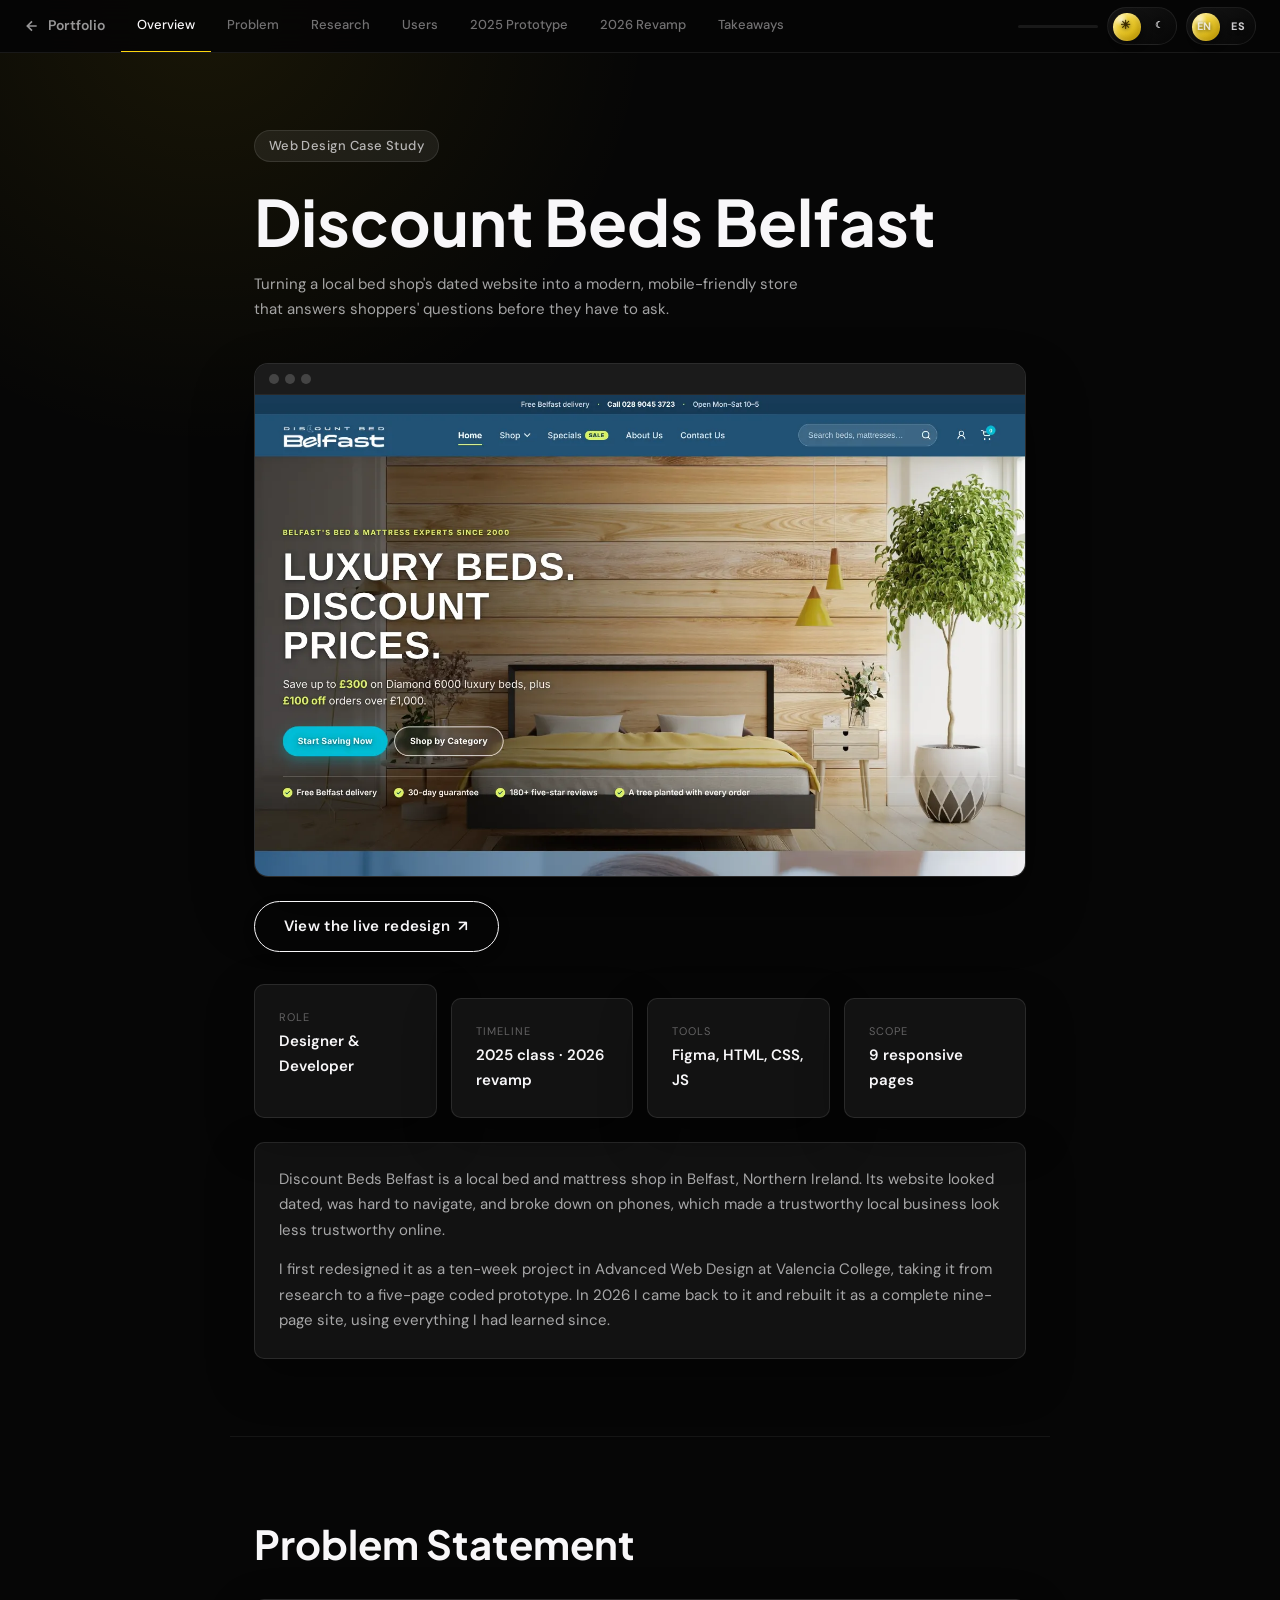
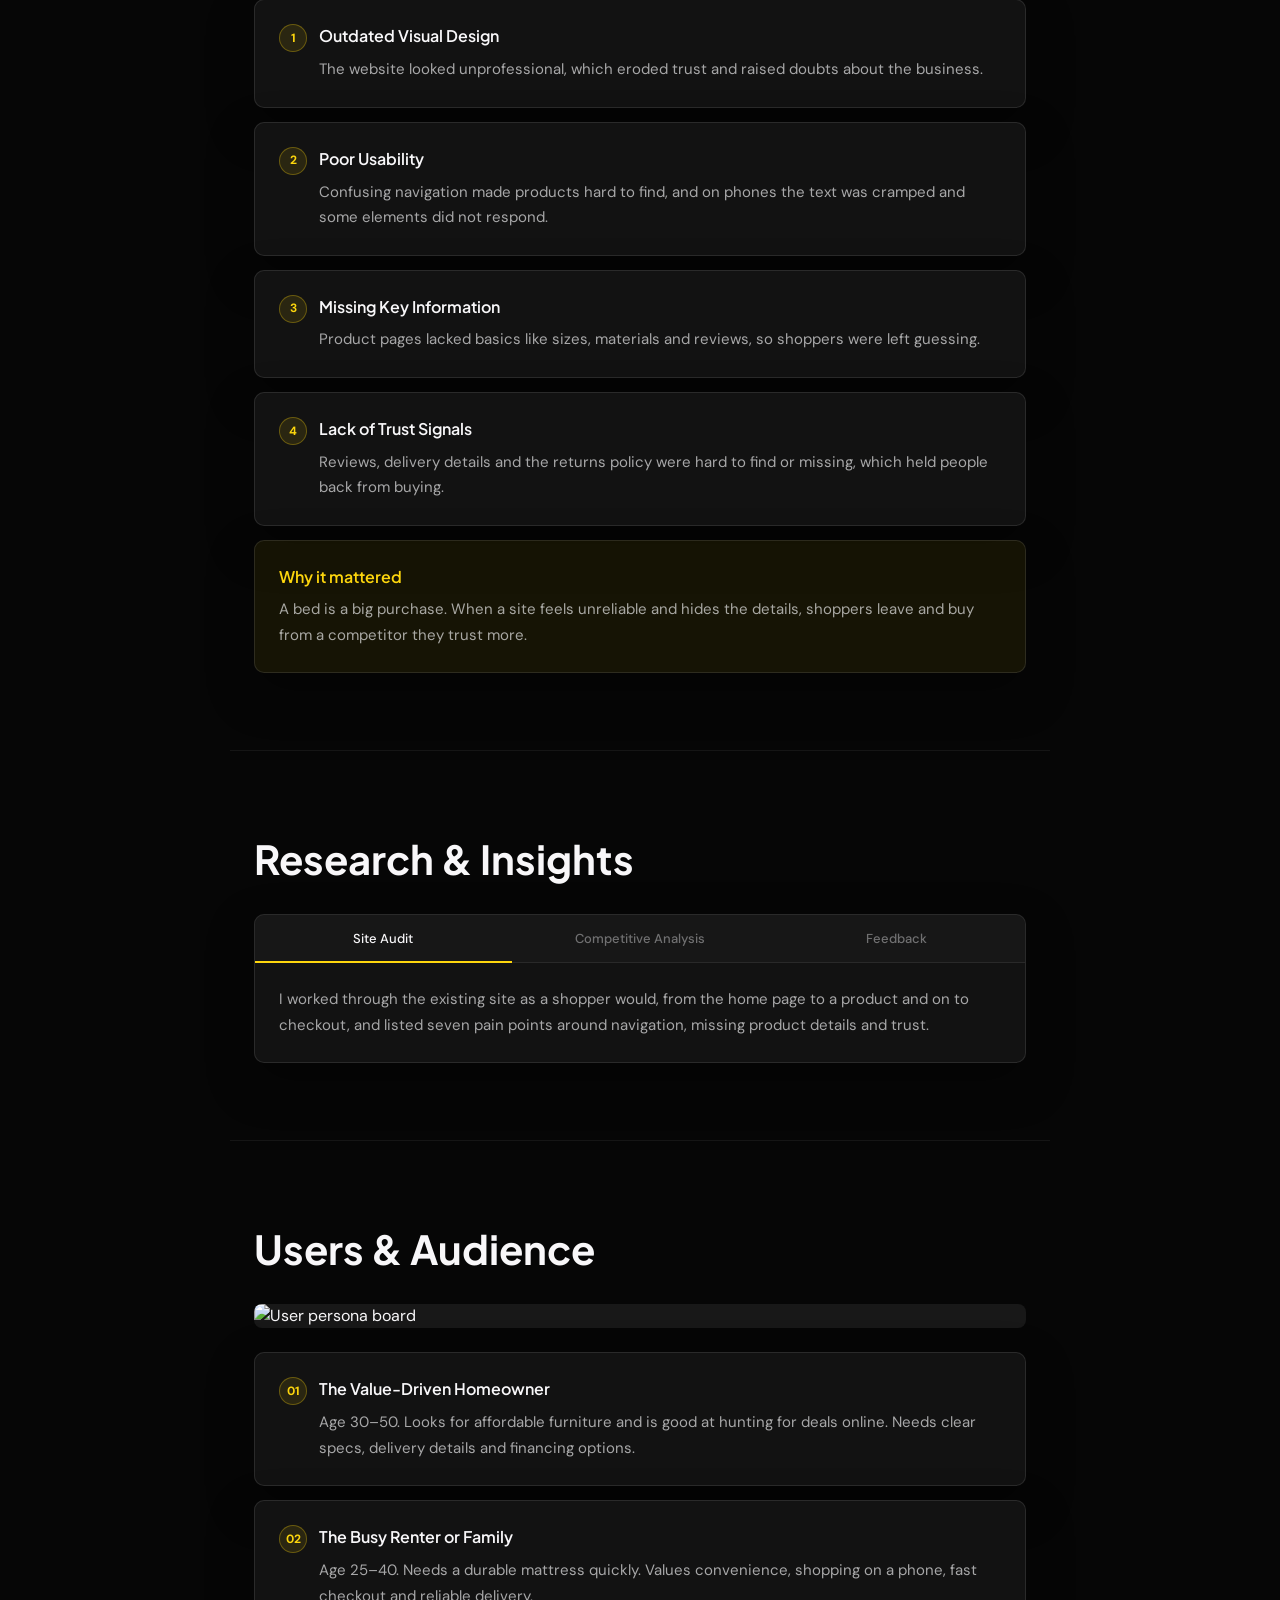
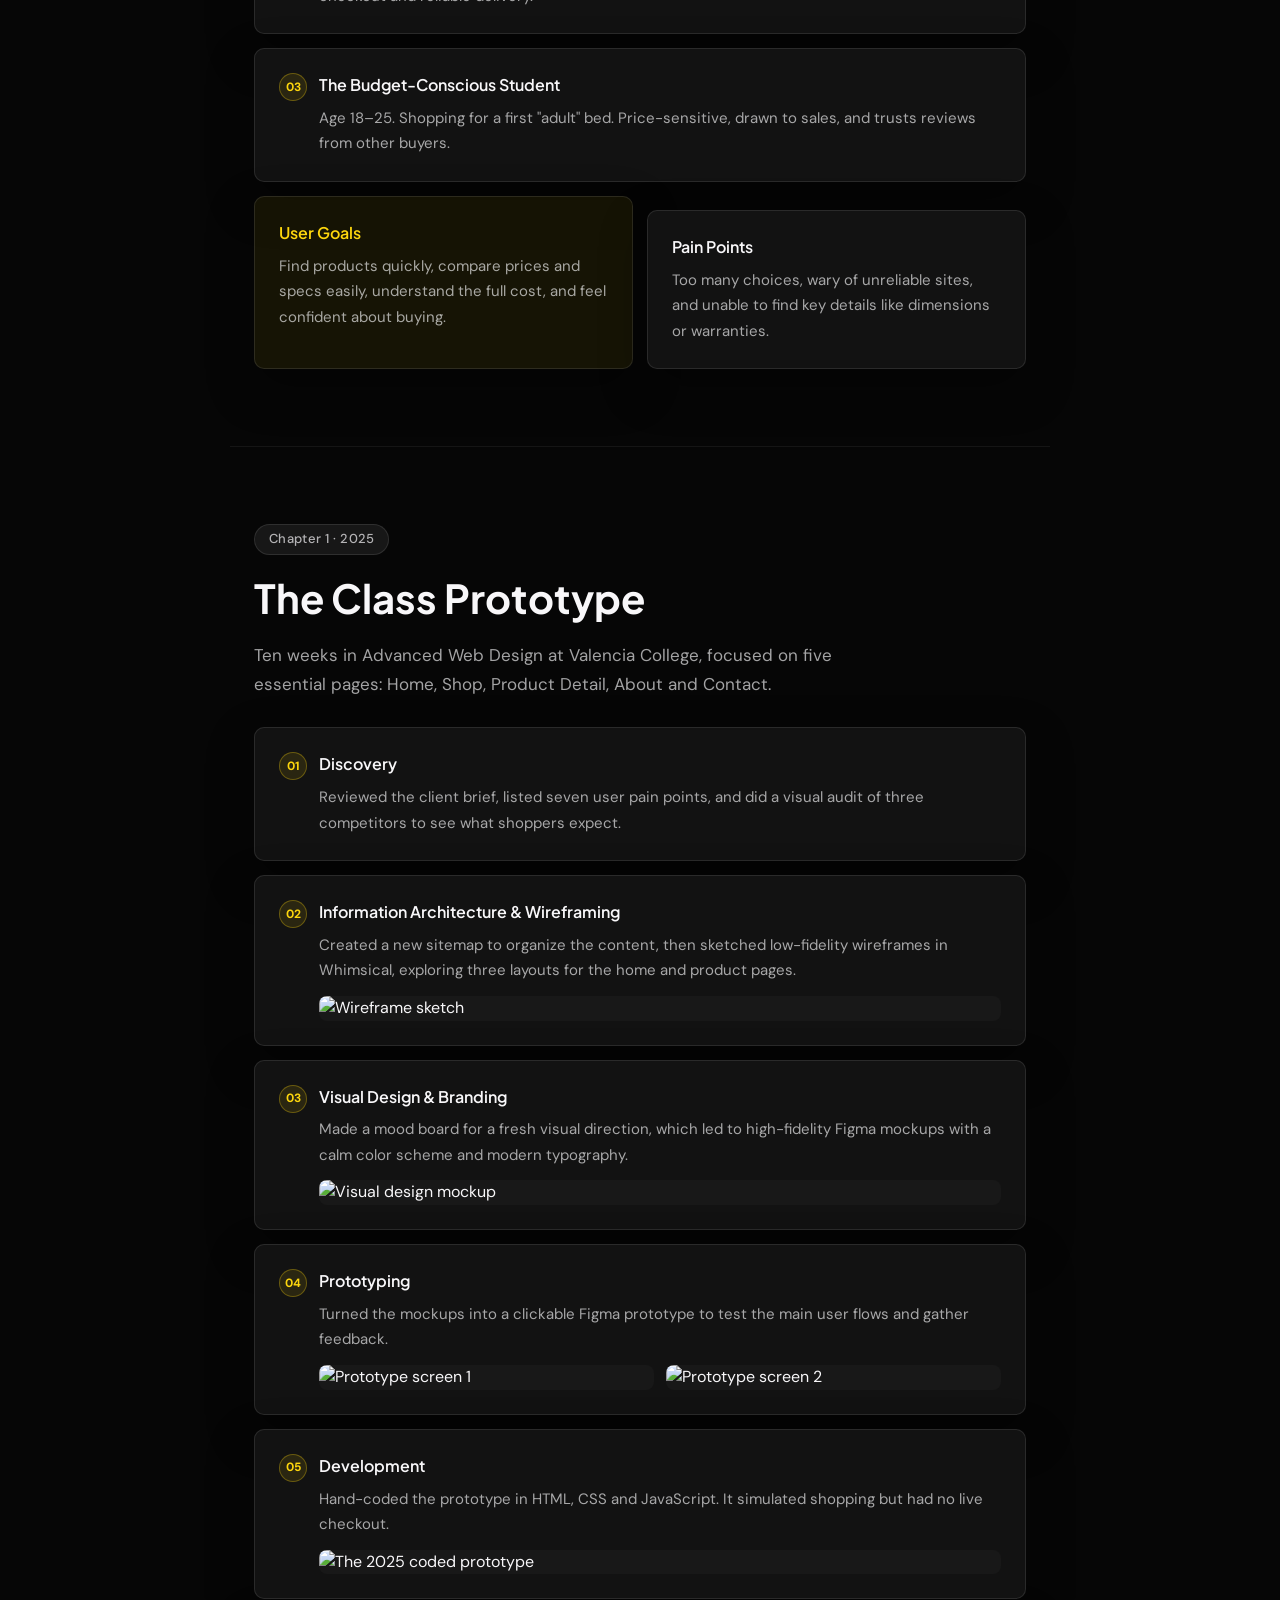
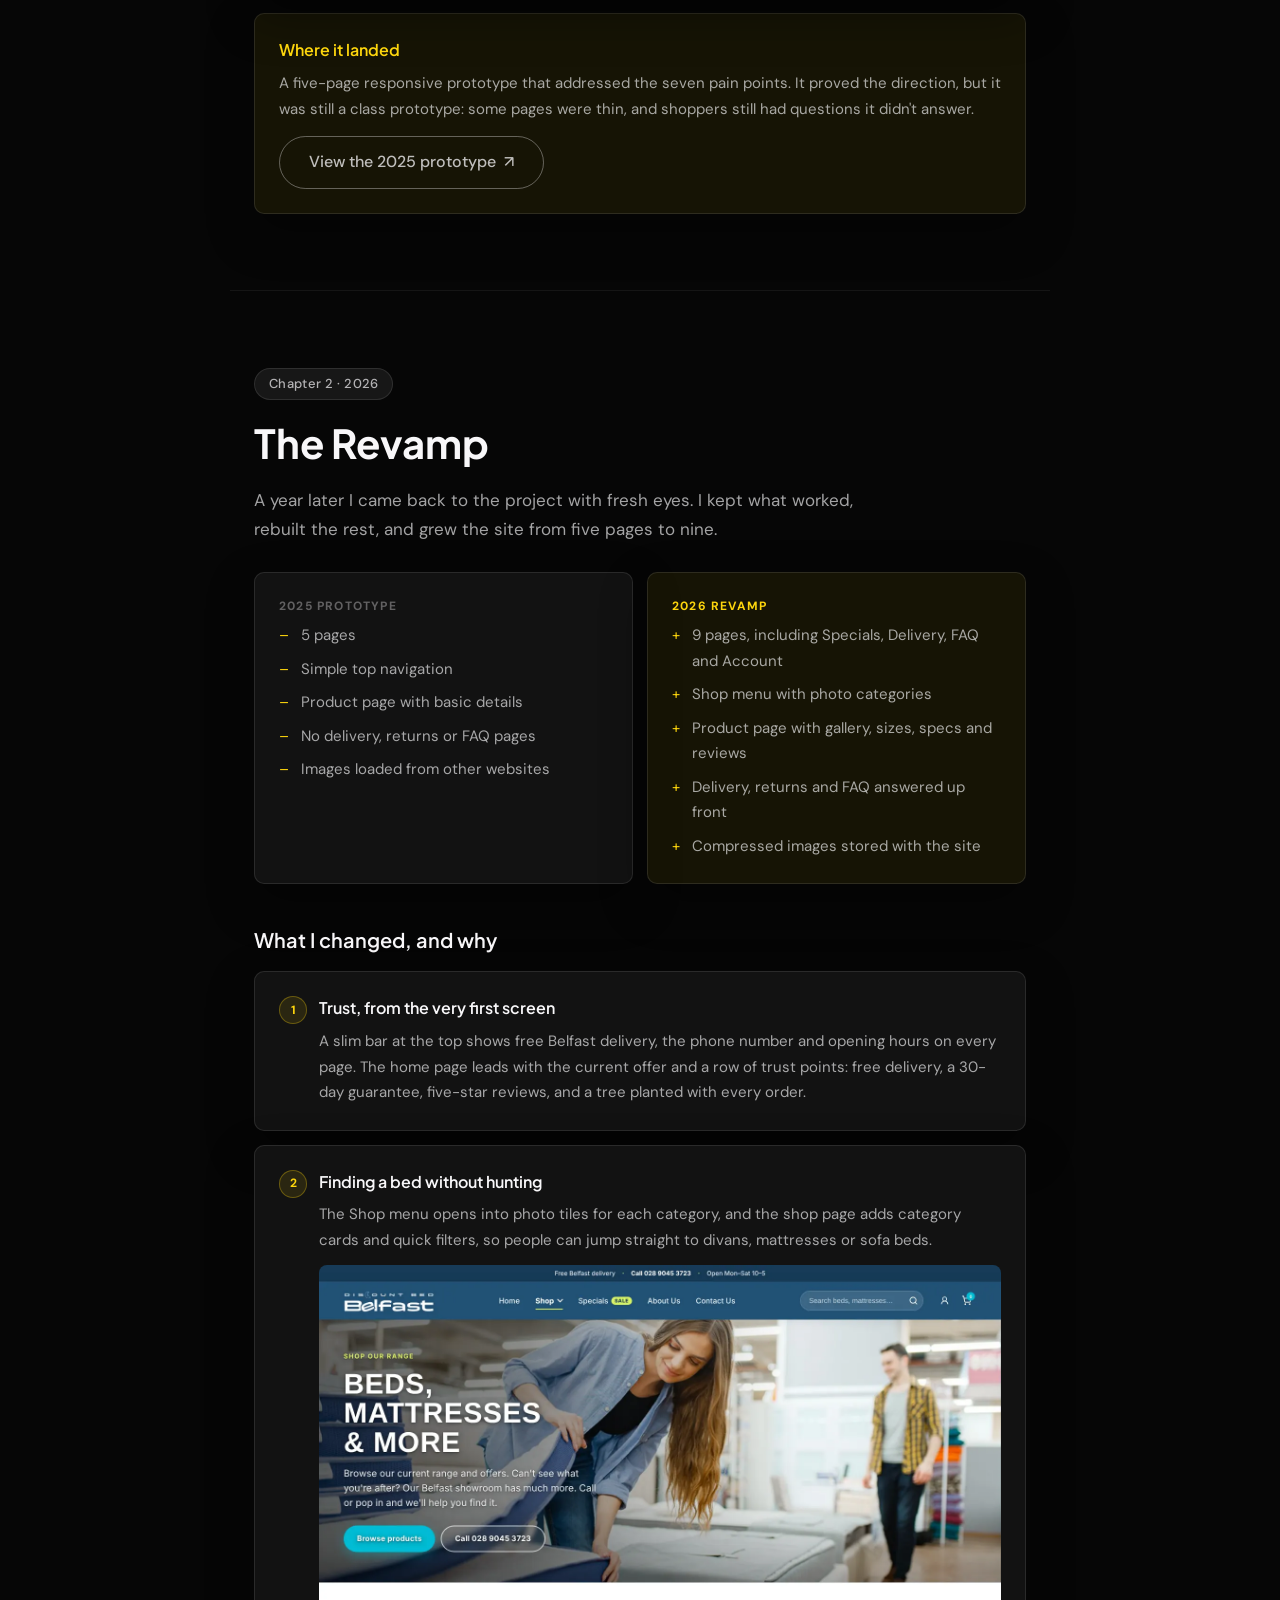
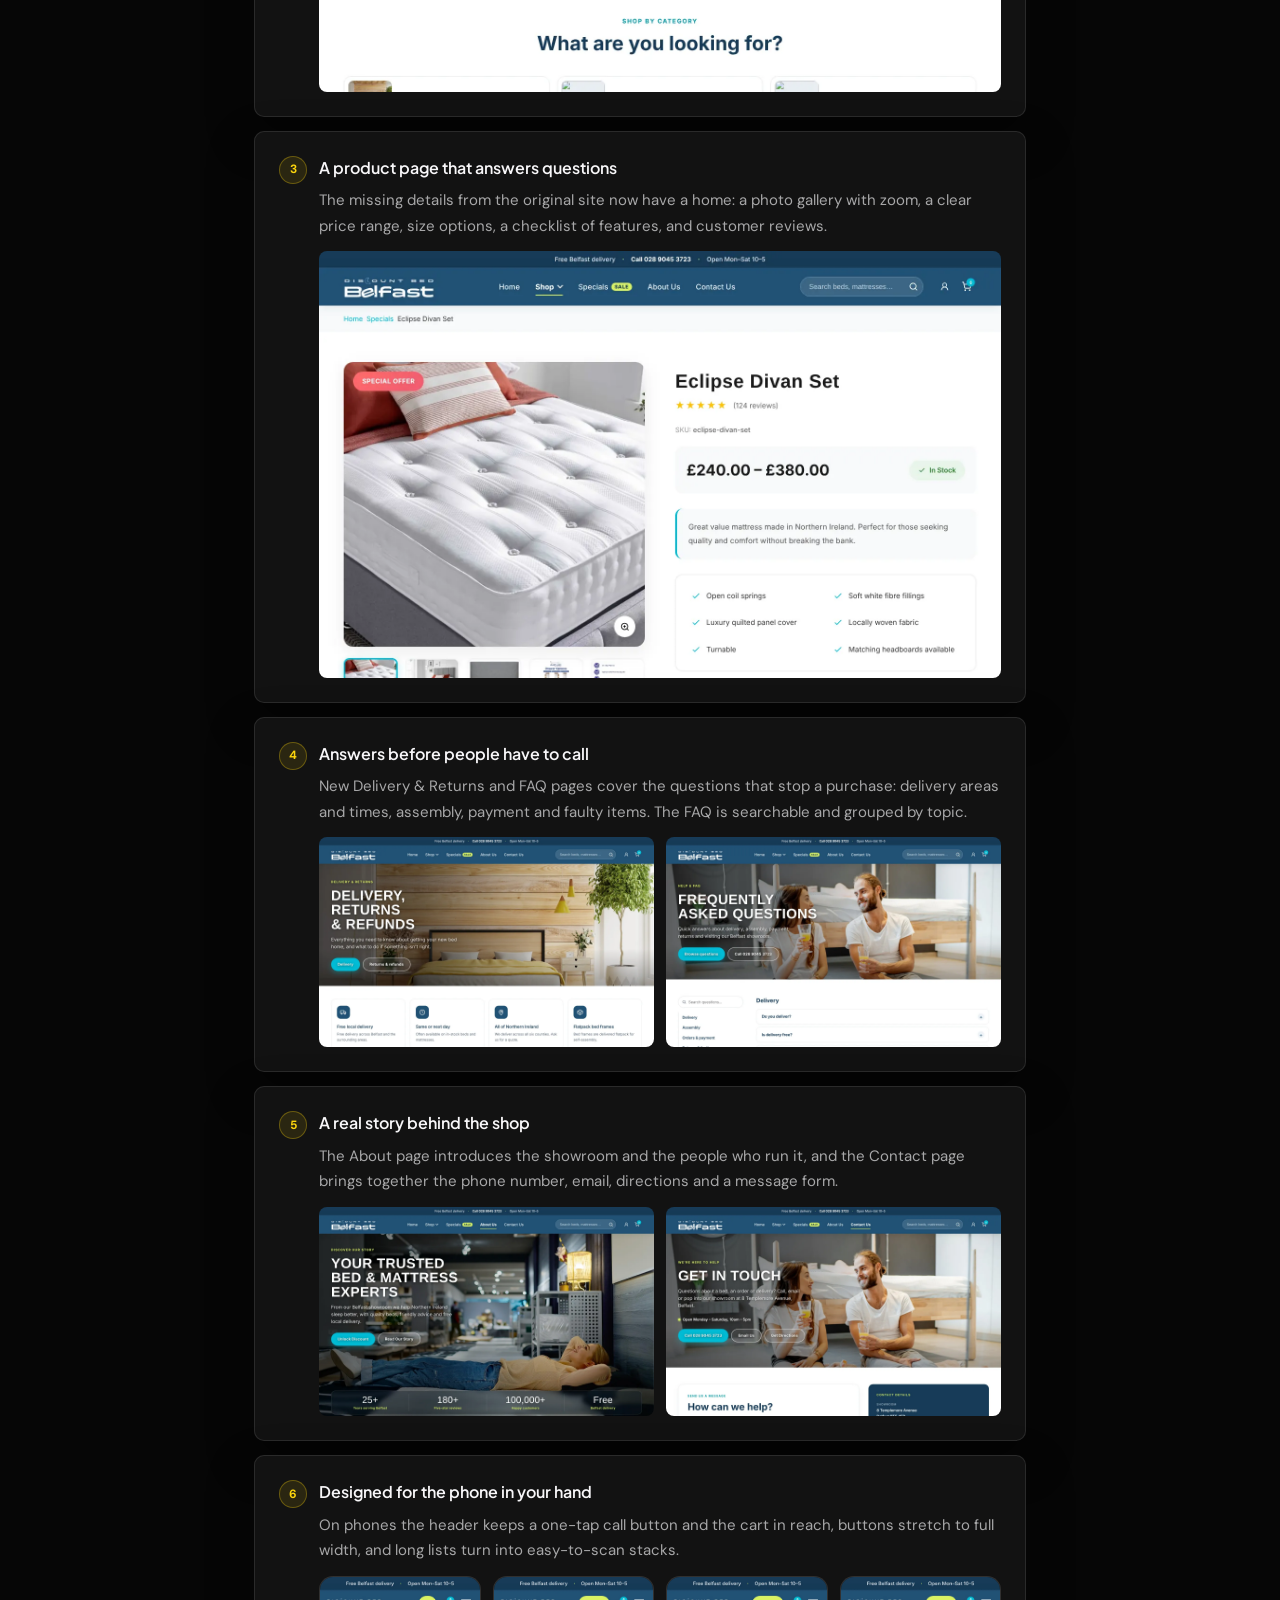
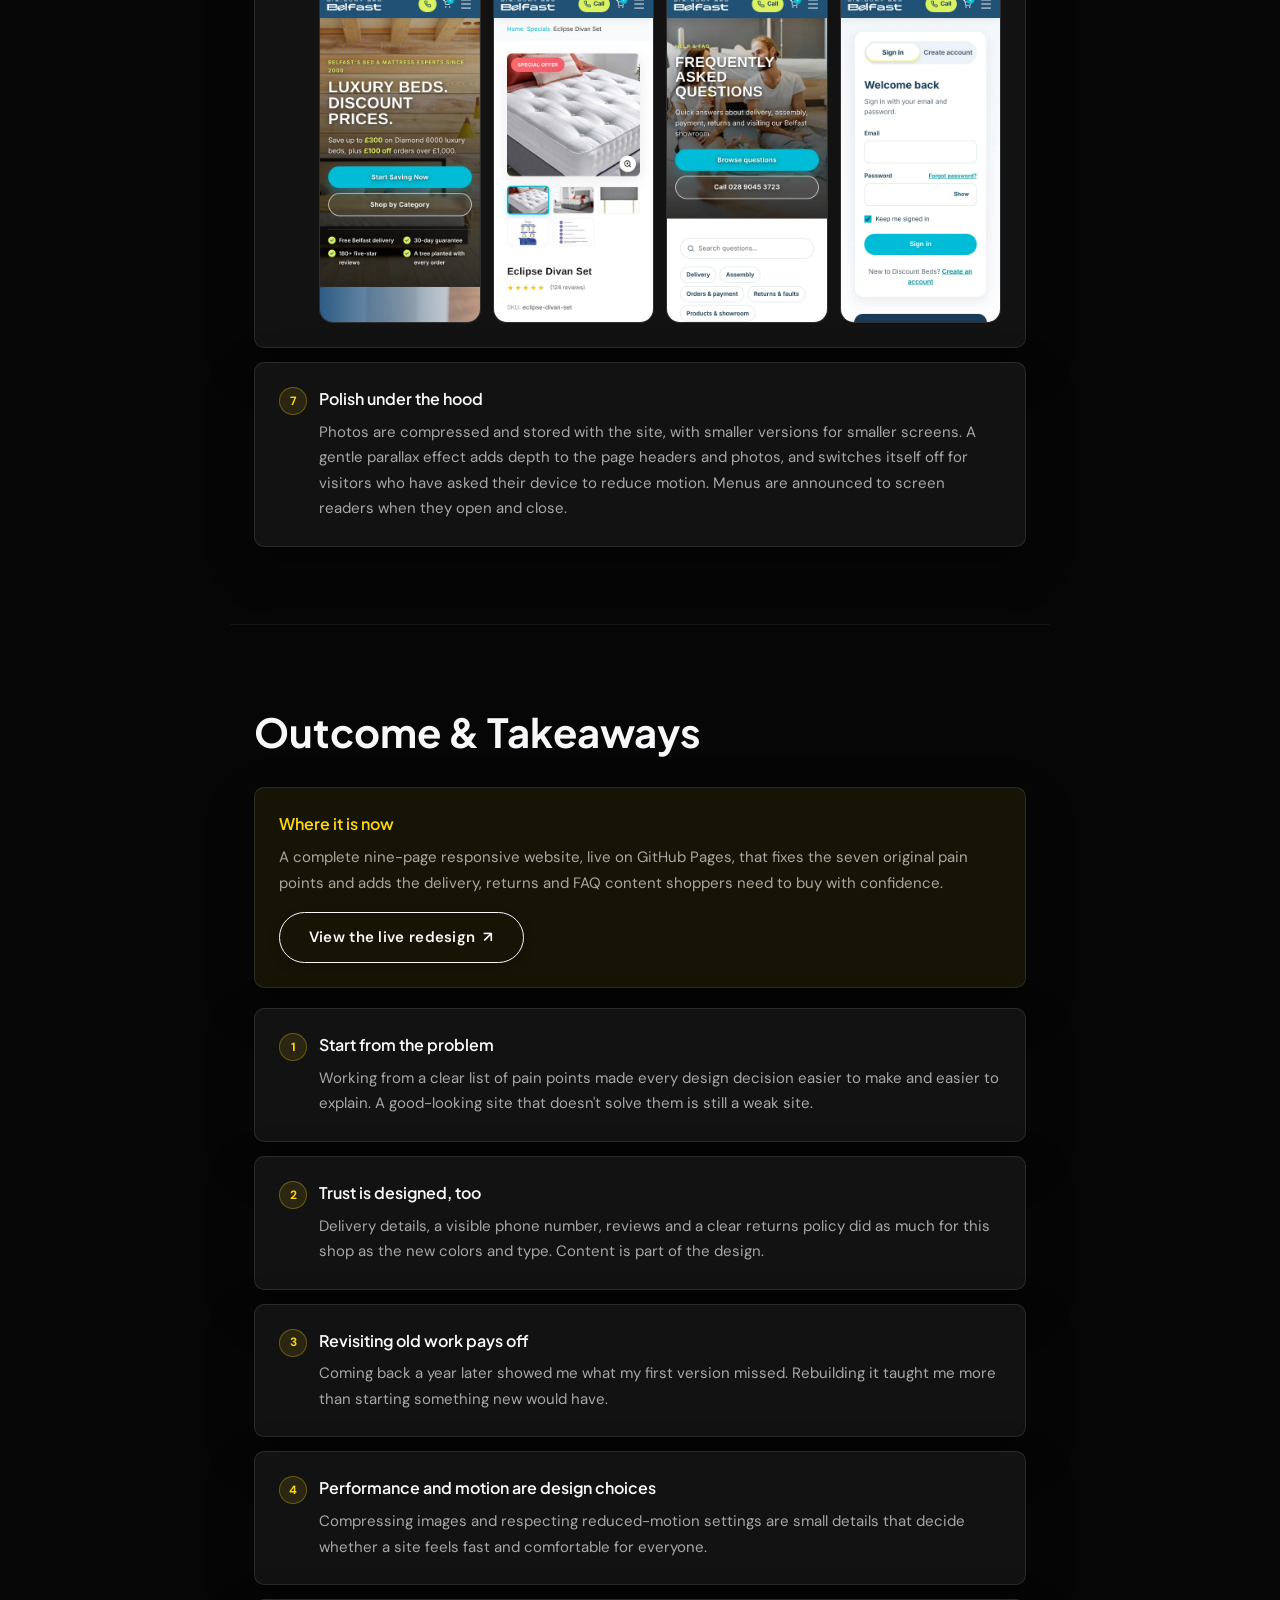
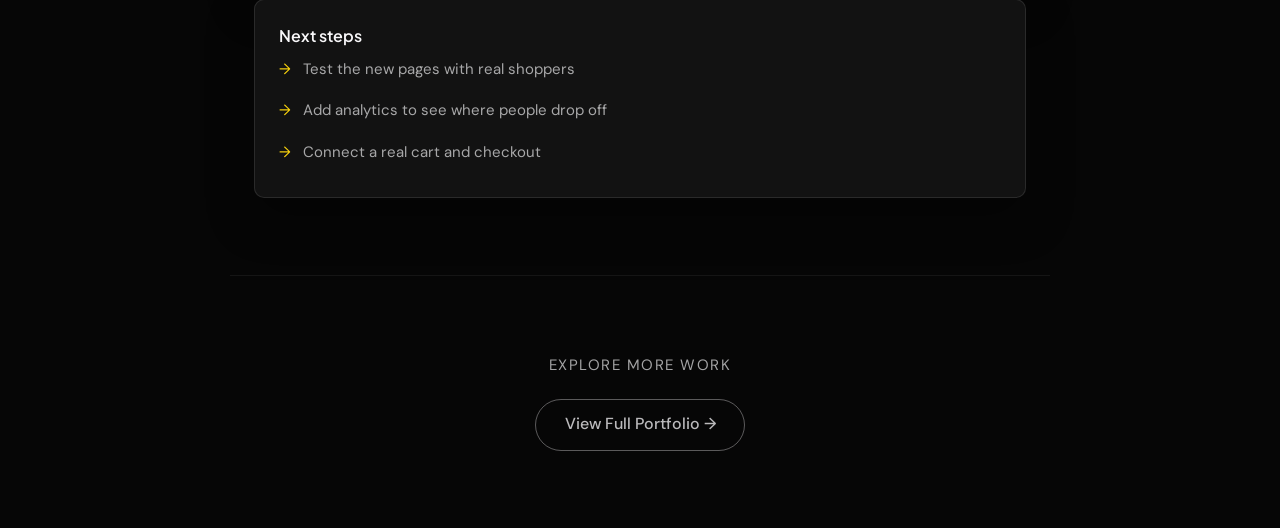
==== commit 4f02446c: "Remove the See the code button from the Discount Beds Belfast case study Co-Authored-By: Claude Opus" ====
--- a/discount-beds-belfast/index.html
+++ b/discount-beds-belfast/index.html
@@ -94,7 +94,6 @@
 
       <div class="cs-actions">
         <a href="https://fredyyanes-hash.github.io/Discount-Bed-Belfast/" target="_blank" rel="noopener" class="btn-primary">View the live redesign <span aria-hidden="true">↗</span></a>
-        <a href="https://github.com/fredyyanes-hash/Discount-Bed-Belfast" target="_blank" rel="noopener" class="btn-secondary">See the code <span aria-hidden="true">↗</span></a>
       </div>
 
       <div class="d-grid-4 detail-spacer-lg">
